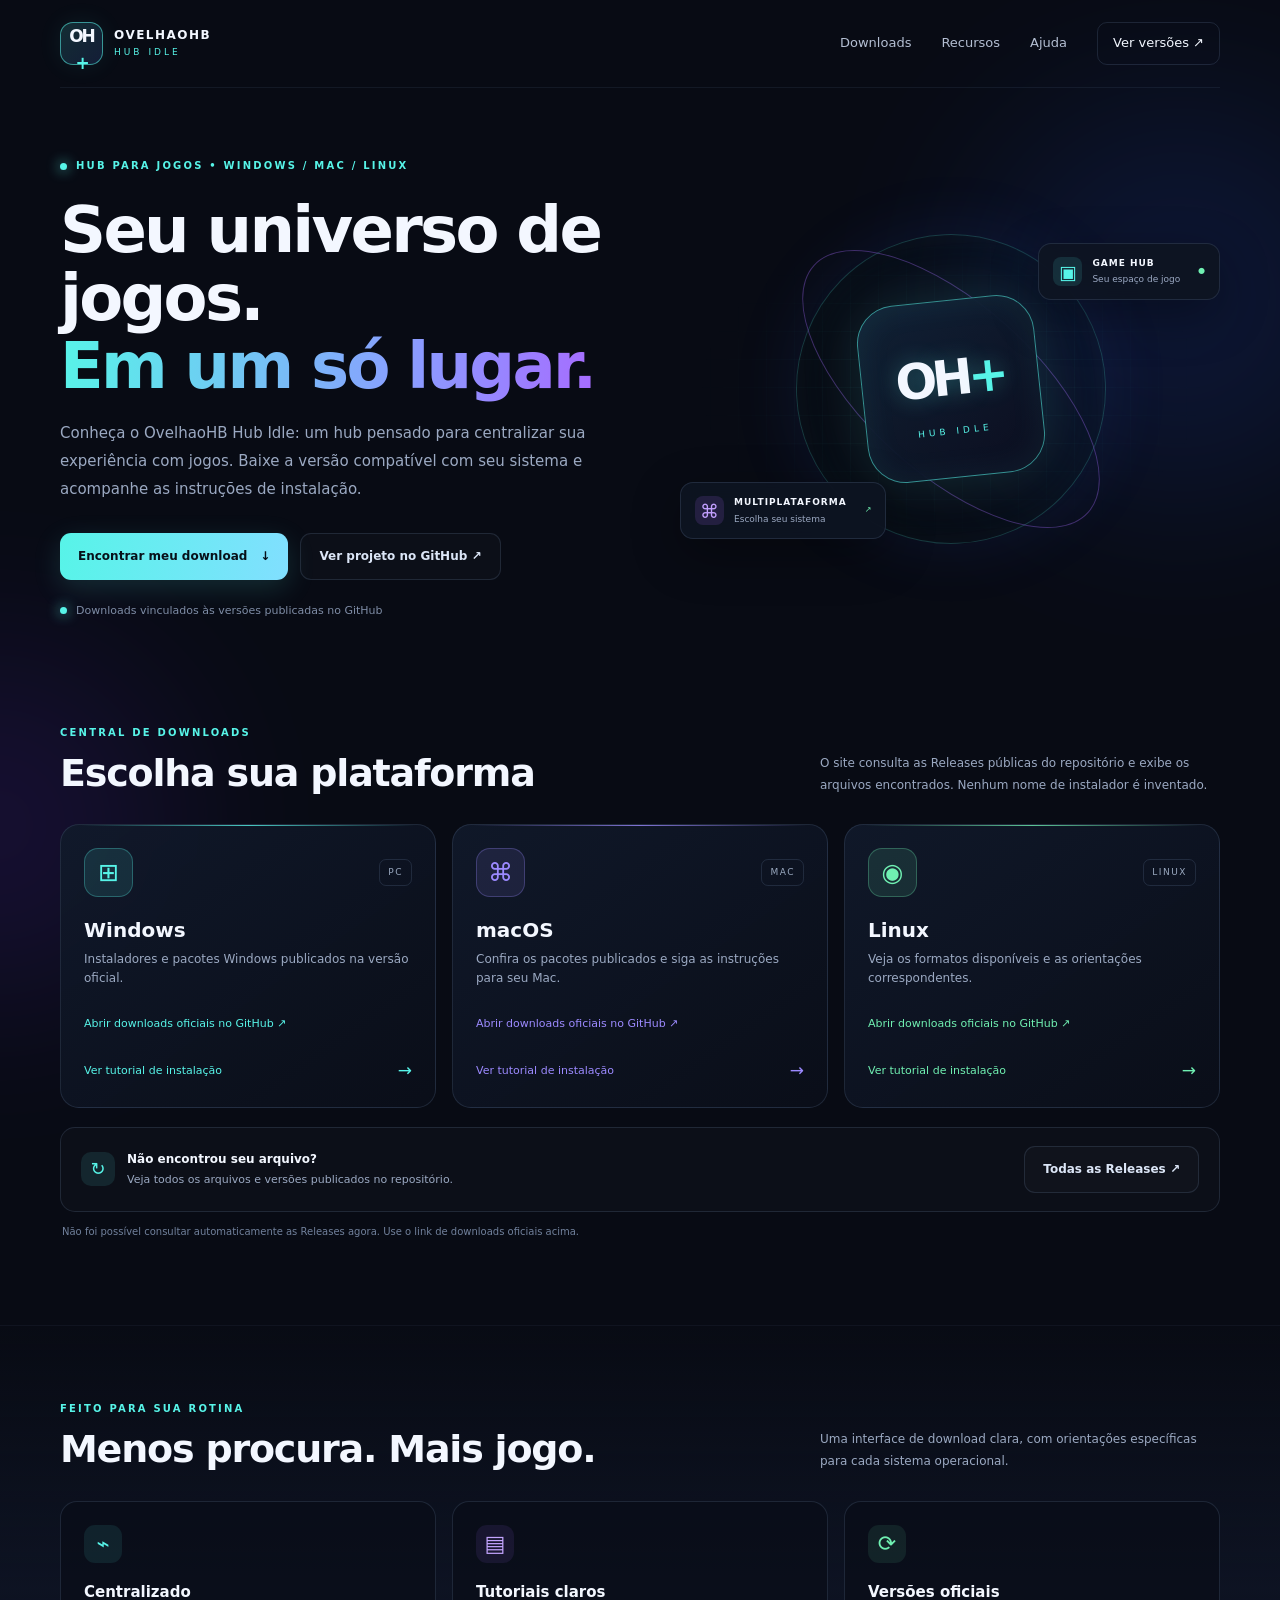
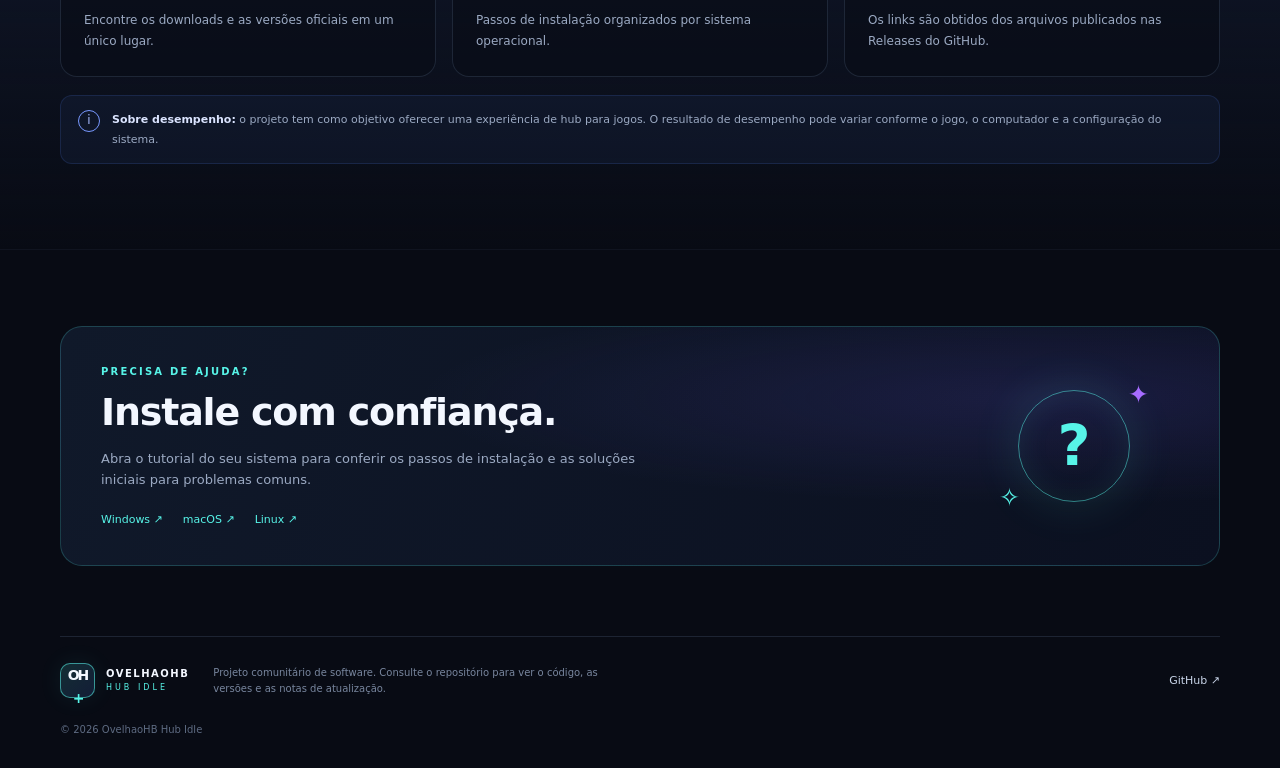
==== index.html @ f55e3d2f "Add files via upload" ====
<!doctype html>
<html lang="pt-BR">
<head>
  <meta charset="utf-8">
  <meta name="viewport" content="width=device-width, initial-scale=1">
  <meta name="theme-color" content="#080b14">
  <meta name="description" content="Baixe o OvelhaoHB Hub Idle para Windows, macOS e Linux. Consulte os tutoriais oficiais de instalação.">
  <title>OvelhaoHB Hub Idle — Downloads oficiais</title>
  <link rel="icon" href="assets/favicon.svg" type="image/svg+xml">
  <link rel="stylesheet" href="assets/style.css">
</head>
<body>
  <div class="ambient ambient-one"></div><div class="ambient ambient-two"></div>
  <header class="site-header wrap">
    <a class="brand" href="./" aria-label="OvelhaoHB Hub Idle - início">
      <span class="brand-mark">OH<span>+</span></span>
      <span class="brand-copy"><strong>OVELHAOHB</strong><small>HUB IDLE</small></span>
    </a>
    <nav class="nav">
      <a href="#downloads">Downloads</a><a href="#recursos">Recursos</a><a href="#ajuda">Ajuda</a>
      <a class="nav-cta" href="https://github.com/ovelhaohb/ovelhaohb-hub-idle/releases" target="_blank" rel="noreferrer">Ver versões ↗</a>
    </nav>
    <button class="menu-toggle" aria-label="Abrir menu" aria-expanded="false">☰</button>
  </header>

  <main>
    <section class="hero wrap">
      <div class="hero-copy">
        <div class="eyebrow"><span class="pulse"></span> HUB PARA JOGOS • WINDOWS / MAC / LINUX</div>
        <h1>Seu universo de jogos.<br><span>Em um só lugar.</span></h1>
        <p class="hero-text">Conheça o OvelhaoHB Hub Idle: um hub pensado para centralizar sua experiência com jogos. Baixe a versão compatível com seu sistema e acompanhe as instruções de instalação.</p>
        <div class="hero-actions">
          <a class="button button-primary" href="#downloads">Encontrar meu download <span>↓</span></a>
          <a class="button button-ghost" href="https://github.com/ovelhaohb/ovelhaohb-hub-idle" target="_blank" rel="noreferrer">Ver projeto no GitHub ↗</a>
        </div>
        <div class="hero-meta"><span class="status-dot"></span> Downloads vinculados às versões publicadas no GitHub</div>
      </div>
      <div class="hero-art" aria-label="Ilustração abstrata neon do Hub">
        <div class="orbit orbit-a"></div><div class="orbit orbit-b"></div>
        <div class="core"><div class="core-symbol">OH<span>+</span></div><div class="core-label">HUB IDLE</div></div>
        <div class="float-card float-top"><span class="mini-icon">▣</span><span><b>GAME HUB</b><small>Seu espaço de jogo</small></span><i>●</i></div>
        <div class="float-card float-bottom"><span class="mini-icon purple">⌘</span><span><b>MULTIPLATAFORMA</b><small>Escolha seu sistema</small></span><i>↗</i></div>
        <div class="grid-glow"></div>
      </div>
    </section>

    <section class="download-section wrap" id="downloads">
      <div class="section-heading">
        <div><div class="eyebrow">CENTRAL DE DOWNLOADS</div><h2>Escolha sua plataforma</h2></div>
        <p>O site consulta as Releases públicas do repositório e exibe os arquivos encontrados. Nenhum nome de instalador é inventado.</p>
      </div>
      <div class="platform-grid">
        <article class="platform-card windows">
          <div class="platform-top"><div class="os-icon">⊞</div><span class="platform-tag">PC</span></div>
          <h3>Windows</h3><p>Instaladores e pacotes Windows publicados na versão oficial.</p>
          <div class="asset-result" id="windows-assets"><span class="loading-dot"></span> Verificando arquivos…</div>
          <a class="text-link" href="tutoriais/windows.html">Ver tutorial de instalação <span>→</span></a>
        </article>
        <article class="platform-card mac">
          <div class="platform-top"><div class="os-icon">⌘</div><span class="platform-tag">MAC</span></div>
          <h3>macOS</h3><p>Confira os pacotes publicados e siga as instruções para seu Mac.</p>
          <div class="asset-result" id="macos-assets"><span class="loading-dot"></span> Verificando arquivos…</div>
          <a class="text-link" href="tutoriais/macos.html">Ver tutorial de instalação <span>→</span></a>
        </article>
        <article class="platform-card linux">
          <div class="platform-top"><div class="os-icon">◉</div><span class="platform-tag">LINUX</span></div>
          <h3>Linux</h3><p>Veja os formatos disponíveis e as orientações correspondentes.</p>
          <div class="asset-result" id="linux-assets"><span class="loading-dot"></span> Verificando arquivos…</div>
          <a class="text-link" href="tutoriais/linux.html">Ver tutorial de instalação <span>→</span></a>
        </article>
      </div>
      <div class="release-bar"><div><span class="release-icon">↻</span><span><strong>Não encontrou seu arquivo?</strong><small>Veja todos os arquivos e versões publicados no repositório.</small></span></div><a href="https://github.com/ovelhaohb/ovelhaohb-hub-idle/releases" target="_blank" rel="noreferrer" class="button button-outline">Todas as Releases ↗</a></div>
      <p class="api-note" id="release-status" role="status">Conectando às versões públicas do GitHub…</p>
    </section>

    <section class="features-section" id="recursos">
      <div class="wrap">
        <div class="section-heading"><div><div class="eyebrow">FEITO PARA SUA ROTINA</div><h2>Menos procura. Mais jogo.</h2></div><p>Uma interface de download clara, com orientações específicas para cada sistema operacional.</p></div>
        <div class="feature-grid">
          <article class="feature"><div class="feature-icon cyan">⌁</div><h3>Centralizado</h3><p>Encontre os downloads e as versões oficiais em um único lugar.</p></article>
          <article class="feature"><div class="feature-icon violet">▤</div><h3>Tutoriais claros</h3><p>Passos de instalação organizados por sistema operacional.</p></article>
          <article class="feature"><div class="feature-icon green">⟳</div><h3>Versões oficiais</h3><p>Os links são obtidos dos arquivos publicados nas Releases do GitHub.</p></article>
        </div>
        <div class="notice"><span class="notice-symbol">i</span><p><strong>Sobre desempenho:</strong> o projeto tem como objetivo oferecer uma experiência de hub para jogos. O resultado de desempenho pode variar conforme o jogo, o computador e a configuração do sistema.</p></div>
      </div>
    </section>

    <section class="help-section wrap" id="ajuda">
      <div class="help-panel"><div class="help-copy"><div class="eyebrow">PRECISA DE AJUDA?</div><h2>Instale com confiança.</h2><p>Abra o tutorial do seu sistema para conferir os passos de instalação e as soluções iniciais para problemas comuns.</p><div class="help-links"><a href="tutoriais/windows.html">Windows ↗</a><a href="tutoriais/macos.html">macOS ↗</a><a href="tutoriais/linux.html">Linux ↗</a></div></div><div class="help-graphic"><div class="help-ring">?</div><span class="spark spark-one">✦</span><span class="spark spark-two">✧</span></div></div>
    </section>
  </main>

  <footer class="site-footer wrap"><a class="brand brand-small" href="./"><span class="brand-mark">OH<span>+</span></span><span class="brand-copy"><strong>OVELHAOHB</strong><small>HUB IDLE</small></span></a><p>Projeto comunitário de software. Consulte o repositório para ver o código, as versões e as notas de atualização.</p><a href="https://github.com/ovelhaohb/ovelhaohb-hub-idle" target="_blank" rel="noreferrer">GitHub ↗</a><small class="copyright">© <span id="year"></span> OvelhaoHB Hub Idle</small></footer>
  <script src="assets/site.js"></script>
</body>
</html>
---- assets/style.css ----
:root{--bg:#080b14;--panel:#0e1422;--panel2:#111a2b;--line:rgba(137,165,211,.16);--text:#f3f7ff;--muted:#9ba9c2;--cyan:#57f4e8;--blue:#5a86ff;--purple:#a66cff;--green:#70f0b2;--radius:22px}*{box-sizing:border-box}html{scroll-behavior:smooth;scroll-padding-top:90px}body{margin:0;background:var(--bg);color:var(--text);font-family:Inter,ui-sans-serif,system-ui,-apple-system,BlinkMacSystemFont,"Segoe UI",sans-serif;line-height:1.6;overflow-x:hidden}a{color:inherit;text-decoration:none}.wrap{width:min(1160px,calc(100% - 48px));margin-inline:auto}.ambient{position:absolute;pointer-events:none;filter:blur(90px);opacity:.13;border-radius:50%;z-index:-1}.ambient-one{width:400px;height:400px;background:#2e5eff;top:100px;right:-100px}.ambient-two{width:350px;height:350px;background:#7a2eff;top:650px;left:-180px}.site-header{height:88px;display:flex;align-items:center;justify-content:space-between;border-bottom:1px solid rgba(137,165,211,.09)}.brand{display:flex;align-items:center;gap:11px}.brand-mark{width:43px;height:43px;border:1px solid rgba(87,244,232,.55);background:linear-gradient(135deg,rgba(87,244,232,.15),rgba(90,134,255,.15));display:grid;place-items:center;border-radius:13px;font-weight:900;letter-spacing:-2px;font-size:17px;box-shadow:0 0 25px rgba(87,244,232,.08)}.brand-mark span{color:var(--cyan)}.brand-copy{display:grid;line-height:1.1;gap:5px;letter-spacing:1.5px}.brand-copy strong{font-size:12px}.brand-copy small{font-size:9px;color:var(--cyan);letter-spacing:3px}.nav{display:flex;align-items:center;gap:30px;color:#b4bfd3;font-size:13px}.nav a:hover,.site-footer>a:hover{color:var(--cyan)}.nav-cta{border:1px solid var(--line);padding:10px 15px;border-radius:10px;color:var(--text)!important}.menu-toggle{display:none;background:none;border:0;color:white;font-size:24px}.hero{display:grid;grid-template-columns:1.04fr .96fr;align-items:center;gap:40px;padding-top:70px;padding-bottom:85px;min-height:550px}.eyebrow{font-size:10px;letter-spacing:2.2px;font-weight:800;color:var(--cyan);display:flex;align-items:center;gap:9px}.pulse,.status-dot{width:7px;height:7px;border-radius:50%;background:var(--cyan);box-shadow:0 0 13px var(--cyan);display:inline-block}.hero h1{font-size:clamp(40px,5vw,65px);line-height:1.06;letter-spacing:-2.7px;margin:23px 0 20px;font-weight:850}.hero h1 span{background:linear-gradient(95deg,var(--cyan),#8a9dff 65%,var(--purple));color:transparent;background-clip:text}.hero-text{max-width:560px;color:var(--muted);font-size:15px;line-height:1.85}.hero-actions{display:flex;flex-wrap:wrap;gap:12px;margin-top:29px}.button{display:inline-flex;align-items:center;justify-content:center;gap:13px;border-radius:11px;padding:13px 18px;font-weight:750;font-size:12px;transition:transform .2s,border-color .2s;cursor:pointer}.button:hover{transform:translateY(-2px)}.button-primary{background:linear-gradient(100deg,var(--cyan),#81dfff);color:#071019;box-shadow:0 8px 28px rgba(87,244,232,.15)}.button-ghost,.button-outline{border:1px solid var(--line);color:#dce6f7;background:rgba(255,255,255,.02)}.button-ghost:hover,.button-outline:hover{border-color:rgba(87,244,232,.5)}.hero-meta{display:flex;align-items:center;gap:9px;color:#7f8da6;font-size:11px;margin-top:22px}.hero-art{height:390px;position:relative;display:grid;place-items:center;isolation:isolate}.grid-glow{position:absolute;inset:25px 0;background-image:linear-gradient(rgba(87,244,232,.05) 1px,transparent 1px),linear-gradient(90deg,rgba(87,244,232,.05) 1px,transparent 1px);background-size:28px 28px;mask-image:radial-gradient(ellipse,black,transparent 68%);z-index:-2}.orbit{position:absolute;border:1px solid rgba(87,244,232,.2);border-radius:50%;transform:rotate(-24deg)}.orbit-a{width:310px;height:310px;box-shadow:0 0 70px rgba(70,105,255,.1),inset 0 0 45px rgba(87,244,232,.04)}.orbit-b{width:370px;height:170px;border-color:rgba(166,108,255,.35);transform:rotate(42deg)}.core{width:178px;height:178px;border-radius:38px;border:1px solid rgba(87,244,232,.55);background:linear-gradient(145deg,rgba(17,34,54,.96),rgba(12,14,31,.96));display:flex;flex-direction:column;align-items:center;justify-content:center;box-shadow:0 0 60px rgba(87,244,232,.15),inset 0 0 35px rgba(87,244,232,.07);transform:rotate(-6deg);z-index:2}.core-symbol{font-size:49px;font-weight:900;letter-spacing:-5px;text-shadow:0 0 22px rgba(87,244,232,.3)}.core-symbol span{color:var(--cyan)}.core-label{font-size:9px;letter-spacing:4px;color:var(--cyan);margin-top:5px}.float-card{position:absolute;display:flex;align-items:center;gap:10px;padding:12px 14px;background:rgba(14,20,34,.9);border:1px solid var(--line);border-radius:13px;box-shadow:0 15px 50px #0005;backdrop-filter:blur(12px);z-index:3}.float-card span:nth-child(2){display:grid;gap:2px}.float-card b{font-size:9px;letter-spacing:1px}.float-card small{font-size:9px;color:var(--muted)}.float-card i{font-size:8px;color:var(--green);font-style:normal;margin-left:8px}.float-top{top:49px;right:0}.float-bottom{bottom:45px;left:-2px}.mini-icon{display:grid;place-items:center;width:29px;height:29px;border-radius:8px;background:rgba(87,244,232,.12);color:var(--cyan);font-size:19px}.mini-icon.purple{background:rgba(166,108,255,.15);color:#c3a0ff}.section-heading{display:flex;justify-content:space-between;align-items:end;gap:30px;margin-bottom:28px}.section-heading h2,.help-panel h2{font-size:clamp(27px,3vw,38px);line-height:1.2;letter-spacing:-1.2px;margin:10px 0 0}.section-heading>p{max-width:400px;color:var(--muted);font-size:12px;margin:0;line-height:1.8}.download-section{padding:20px 0 85px}.platform-grid{display:grid;grid-template-columns:repeat(3,1fr);gap:16px}.platform-card{background:linear-gradient(145deg,rgba(17,26,43,.92),rgba(10,14,25,.98));border:1px solid var(--line);border-radius:19px;padding:23px;position:relative;overflow:hidden;min-height:265px;display:flex;flex-direction:column}.platform-card:before{content:"";position:absolute;top:0;left:20px;right:20px;height:1px;background:linear-gradient(90deg,transparent,var(--accent),transparent);opacity:.8}.windows{--accent:var(--cyan)}.mac{--accent:#9c8aff}.linux{--accent:var(--green)}.platform-top{display:flex;align-items:center;justify-content:space-between}.os-icon{font-size:25px;width:49px;height:49px;display:grid;place-items:center;border-radius:14px;background:color-mix(in srgb,var(--accent) 11%,transparent);border:1px solid color-mix(in srgb,var(--accent) 28%,transparent);color:var(--accent)}.platform-tag{font-size:9px;letter-spacing:1.5px;color:#9aa9c0;border:1px solid var(--line);padding:5px 8px;border-radius:7px}.platform-card h3{font-size:20px;margin:17px 0 4px}.platform-card>p{font-size:12px;color:var(--muted);margin:0 0 17px;min-height:40px}.asset-result{font-size:11px;color:#c5d0e4;margin:0 0 16px;min-height:24px}.asset-result .loading-dot{display:inline-block;width:6px;height:6px;background:var(--accent);border-radius:50%;margin-right:7px;animation:pulse 1.1s infinite}.asset-link{display:flex;align-items:center;justify-content:space-between;gap:8px;padding:9px 10px;border-radius:9px;background:rgba(87,244,232,.07);border:1px solid rgba(87,244,232,.16);font-size:10px;color:#e7ffff;margin-bottom:6px;overflow-wrap:anywhere}.asset-link:hover{border-color:var(--accent)}.asset-link span{color:var(--accent);white-space:nowrap}.text-link{display:flex;justify-content:space-between;align-items:center;font-size:11px;color:var(--accent);margin-top:auto;padding-top:8px}.text-link span{font-size:17px}.release-bar{margin-top:19px;padding:18px 20px;border:1px solid var(--line);border-radius:15px;display:flex;justify-content:space-between;align-items:center;gap:20px;background:rgba(255,255,255,.018)}.release-bar>div{display:flex;align-items:center;gap:12px}.release-bar>div>span:nth-child(2){display:grid;gap:2px}.release-bar strong{font-size:12px}.release-bar small{font-size:11px;color:var(--muted)}.release-icon{width:34px;height:34px;border-radius:10px;display:grid;place-items:center;color:var(--cyan);background:rgba(87,244,232,.1);font-size:18px}.api-note{color:#71819c;font-size:10px;margin:12px 2px 0}.features-section{padding:75px 0 85px;background:linear-gradient(180deg,transparent,rgba(16,23,42,.65),transparent);border-top:1px solid rgba(137,165,211,.06);border-bottom:1px solid rgba(137,165,211,.06)}.feature-grid{display:grid;grid-template-columns:repeat(3,1fr);gap:16px}.feature{padding:23px;border:1px solid var(--line);border-radius:17px;background:rgba(9,13,23,.6)}.feature-icon{width:38px;height:38px;border-radius:11px;display:grid;place-items:center;font-size:22px;margin-bottom:17px}.feature-icon.cyan{color:var(--cyan);background:#57f4e817}.feature-icon.violet{color:#c4a5ff;background:#a66cff19}.feature-icon.green{color:var(--green);background:#70f0b217}.feature h3{font-size:15px;margin:0 0 6px}.feature p{font-size:12px;color:var(--muted);margin:0;line-height:1.8}.notice{display:flex;align-items:flex-start;gap:12px;margin-top:18px;padding:14px 17px;border-radius:12px;background:rgba(90,134,255,.06);border:1px solid rgba(90,134,255,.15)}.notice-symbol{width:22px;height:22px;display:grid;place-items:center;border:1px solid #7898ff;border-radius:50%;font-size:12px;color:#a8bbff;flex-shrink:0}.notice p{margin:0;color:var(--muted);font-size:11px;line-height:1.8}.notice strong{color:#dbe4ff}.help-section{padding-top:76px;padding-bottom:70px}.help-panel{border:1px solid rgba(87,244,232,.2);border-radius:22px;background:radial-gradient(ellipse at 85% 30%,rgba(86,74,190,.2),transparent 45%),linear-gradient(110deg,#10192a,#0b1020);padding:37px 40px;display:flex;justify-content:space-between;align-items:center;overflow:hidden;min-height:230px}.help-copy{max-width:610px}.help-panel h2{margin:10px 0}.help-panel p{font-size:13px;color:var(--muted);max-width:540px}.help-links{display:flex;gap:20px;margin-top:20px;flex-wrap:wrap}.help-links a{font-size:11px;color:var(--cyan)}.help-graphic{width:150px;height:150px;position:relative;display:grid;place-items:center;flex-shrink:0;margin:0 30px}.help-ring{width:112px;height:112px;border-radius:50%;border:1px solid rgba(87,244,232,.5);display:grid;place-items:center;font-size:57px;font-weight:800;color:var(--cyan);box-shadow:0 0 50px rgba(87,244,232,.12),inset 0 0 30px rgba(87,244,232,.08)}.spark{position:absolute;color:var(--purple);font-size:25px}.spark-one{top:4px;right:0}.spark-two{bottom:3px;left:0;color:var(--cyan)}.site-footer{border-top:1px solid var(--line);padding:26px 0 30px;display:flex;align-items:center;gap:24px;flex-wrap:wrap}.brand-small .brand-mark{width:35px;height:35px;border-radius:10px;font-size:14px}.brand-small .brand-copy strong{font-size:10px}.brand-small .brand-copy small{font-size:8px}.site-footer p{font-size:10px;color:#78869e;max-width:390px;margin:0 auto 0 0}.site-footer>a:not(.brand){font-size:11px;color:#c8d4e8}.copyright{width:100%;font-size:10px;color:#5e6b82}.tutorial-main{padding:65px 0 90px;max-width:850px}.breadcrumbs{font-size:11px;color:#8d9bb3;margin-bottom:25px}.breadcrumbs a{color:var(--cyan)}.tutorial-main h1{font-size:clamp(35px,5vw,52px);line-height:1.1;letter-spacing:-1.8px;margin:15px 0}.tutorial-intro{color:var(--muted);font-size:15px;max-width:700px;line-height:1.9}.tutorial-card{border:1px solid var(--line);background:var(--panel);padding:24px;border-radius:16px;margin-top:24px}.tutorial-card h2{font-size:20px;margin:0 0 12px}.tutorial-card p,.tutorial-card li{color:#b0bdd1;font-size:13px;line-height:1.9}.tutorial-card li{padding-left:4px;margin:6px 0}.tutorial-card code{color:var(--cyan);background:#57f4e812;padding:3px 6px;border-radius:5px}.warning{border-color:#8c6c2b;background:#221b10}.warning h2{color:#ffd68a}.back-link{display:inline-flex;margin-top:28px;color:var(--cyan);font-size:12px}.tutorial-footer{margin-top:40px;color:#72809a;font-size:11px}@keyframes pulse{50%{opacity:.35}}@media(max-width:800px){.nav{gap:15px}.hero{grid-template-columns:1fr;padding-top:55px;gap:10px}.hero-copy{max-width:650px}.hero-art{height:330px}.platform-grid,.feature-grid{grid-template-columns:1fr}.platform-card{min-height:235px}.section-heading{align-items:flex-start;flex-direction:column;gap:12px}.section-heading>p{max-width:600px}.help-graphic{margin-right:0}.site-footer p{max-width:100%;width:100%;order:3}.copyright{order:4}}@media(max-width:600px){.wrap{width:calc(100% - 32px)}.site-header{height:72px}.menu-toggle{display:block}.nav{display:none;position:absolute;top:70px;left:16px;right:16px;z-index:20;padding:16px;border:1px solid var(--line);border-radius:13px;background:#0c1220;flex-direction:column;align-items:stretch}.nav.open{display:flex}.nav-cta{text-align:center}.hero{padding-top:42px;padding-bottom:50px}.hero h1{font-size:43px;letter-spacing:-1.9px}.hero-text{font-size:13px}.hero-actions{flex-direction:column;align-items:stretch}.button{min-height:45px}.hero-art{height:280px;transform:scale(.92);margin-inline:-15px}.orbit-a{width:260px;height:260px}.orbit-b{width:300px;height:140px}.core{width:145px;height:145px;border-radius:31px}.core-symbol{font-size:40px}.float-top{right:0;top:25px}.float-bottom{left:0;bottom:22px}.download-section{padding-bottom:60px}.release-bar{align-items:flex-start;flex-direction:column}.release-bar .button{width:100%}.features-section{padding:55px 0}.help-panel{padding:27px 23px}.help-graphic{display:none}.help-panel p{font-size:12px}.site-footer{gap:15px}.tutorial-main{padding-top:40px}.tutorial-card{padding:19px}}
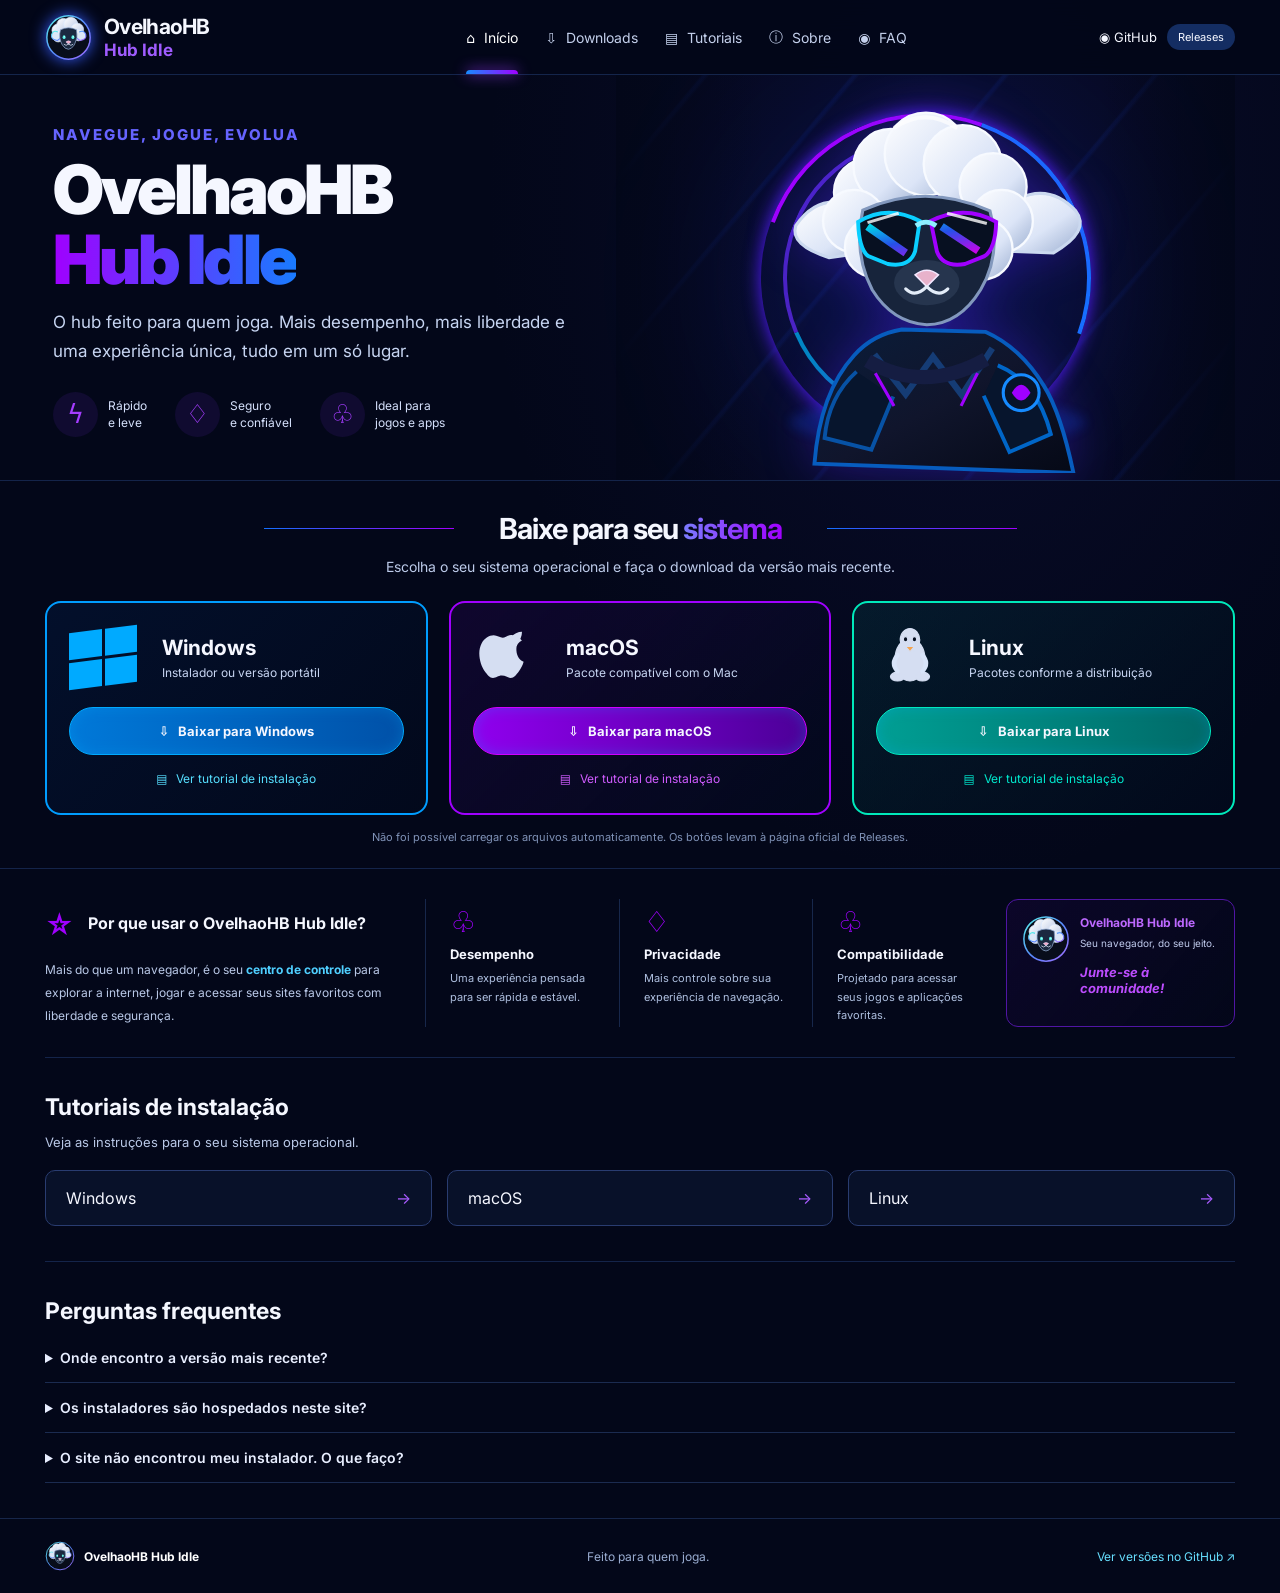
==== commit 24789e98: "Add files via upload" ====
--- a/index.html
+++ b/index.html
@@ -1,96 +1,7 @@
 <!doctype html>
-<html lang="pt-BR">
-<head>
-  <meta charset="utf-8">
-  <meta name="viewport" content="width=device-width, initial-scale=1">
-  <meta name="theme-color" content="#080b14">
-  <meta name="description" content="Baixe o OvelhaoHB Hub Idle para Windows, macOS e Linux. Consulte os tutoriais oficiais de instalação.">
-  <title>OvelhaoHB Hub Idle — Downloads oficiais</title>
-  <link rel="icon" href="assets/favicon.svg" type="image/svg+xml">
-  <link rel="stylesheet" href="assets/style.css">
-</head>
-<body>
-  <div class="ambient ambient-one"></div><div class="ambient ambient-two"></div>
-  <header class="site-header wrap">
-    <a class="brand" href="./" aria-label="OvelhaoHB Hub Idle - início">
-      <span class="brand-mark">OH<span>+</span></span>
-      <span class="brand-copy"><strong>OVELHAOHB</strong><small>HUB IDLE</small></span>
-    </a>
-    <nav class="nav">
-      <a href="#downloads">Downloads</a><a href="#recursos">Recursos</a><a href="#ajuda">Ajuda</a>
-      <a class="nav-cta" href="https://github.com/ovelhaohb/ovelhaohb-hub-idle/releases" target="_blank" rel="noreferrer">Ver versões ↗</a>
-    </nav>
-    <button class="menu-toggle" aria-label="Abrir menu" aria-expanded="false">☰</button>
-  </header>
-
-  <main>
-    <section class="hero wrap">
-      <div class="hero-copy">
-        <div class="eyebrow"><span class="pulse"></span> HUB PARA JOGOS • WINDOWS / MAC / LINUX</div>
-        <h1>Seu universo de jogos.<br><span>Em um só lugar.</span></h1>
-        <p class="hero-text">Conheça o OvelhaoHB Hub Idle: um hub pensado para centralizar sua experiência com jogos. Baixe a versão compatível com seu sistema e acompanhe as instruções de instalação.</p>
-        <div class="hero-actions">
-          <a class="button button-primary" href="#downloads">Encontrar meu download <span>↓</span></a>
-          <a class="button button-ghost" href="https://github.com/ovelhaohb/ovelhaohb-hub-idle" target="_blank" rel="noreferrer">Ver projeto no GitHub ↗</a>
-        </div>
-        <div class="hero-meta"><span class="status-dot"></span> Downloads vinculados às versões publicadas no GitHub</div>
-      </div>
-      <div class="hero-art" aria-label="Ilustração abstrata neon do Hub">
-        <div class="orbit orbit-a"></div><div class="orbit orbit-b"></div>
-        <div class="core"><div class="core-symbol">OH<span>+</span></div><div class="core-label">HUB IDLE</div></div>
-        <div class="float-card float-top"><span class="mini-icon">▣</span><span><b>GAME HUB</b><small>Seu espaço de jogo</small></span><i>●</i></div>
-        <div class="float-card float-bottom"><span class="mini-icon purple">⌘</span><span><b>MULTIPLATAFORMA</b><small>Escolha seu sistema</small></span><i>↗</i></div>
-        <div class="grid-glow"></div>
-      </div>
-    </section>
-
-    <section class="download-section wrap" id="downloads">
-      <div class="section-heading">
-        <div><div class="eyebrow">CENTRAL DE DOWNLOADS</div><h2>Escolha sua plataforma</h2></div>
-        <p>O site consulta as Releases públicas do repositório e exibe os arquivos encontrados. Nenhum nome de instalador é inventado.</p>
-      </div>
-      <div class="platform-grid">
-        <article class="platform-card windows">
-          <div class="platform-top"><div class="os-icon">⊞</div><span class="platform-tag">PC</span></div>
-          <h3>Windows</h3><p>Instaladores e pacotes Windows publicados na versão oficial.</p>
-          <div class="asset-result" id="windows-assets"><span class="loading-dot"></span> Verificando arquivos…</div>
-          <a class="text-link" href="tutoriais/windows.html">Ver tutorial de instalação <span>→</span></a>
-        </article>
-        <article class="platform-card mac">
-          <div class="platform-top"><div class="os-icon">⌘</div><span class="platform-tag">MAC</span></div>
-          <h3>macOS</h3><p>Confira os pacotes publicados e siga as instruções para seu Mac.</p>
-          <div class="asset-result" id="macos-assets"><span class="loading-dot"></span> Verificando arquivos…</div>
-          <a class="text-link" href="tutoriais/macos.html">Ver tutorial de instalação <span>→</span></a>
-        </article>
-        <article class="platform-card linux">
-          <div class="platform-top"><div class="os-icon">◉</div><span class="platform-tag">LINUX</span></div>
-          <h3>Linux</h3><p>Veja os formatos disponíveis e as orientações correspondentes.</p>
-          <div class="asset-result" id="linux-assets"><span class="loading-dot"></span> Verificando arquivos…</div>
-          <a class="text-link" href="tutoriais/linux.html">Ver tutorial de instalação <span>→</span></a>
-        </article>
-      </div>
-      <div class="release-bar"><div><span class="release-icon">↻</span><span><strong>Não encontrou seu arquivo?</strong><small>Veja todos os arquivos e versões publicados no repositório.</small></span></div><a href="https://github.com/ovelhaohb/ovelhaohb-hub-idle/releases" target="_blank" rel="noreferrer" class="button button-outline">Todas as Releases ↗</a></div>
-      <p class="api-note" id="release-status" role="status">Conectando às versões públicas do GitHub…</p>
-    </section>
-
-    <section class="features-section" id="recursos">
-      <div class="wrap">
-        <div class="section-heading"><div><div class="eyebrow">FEITO PARA SUA ROTINA</div><h2>Menos procura. Mais jogo.</h2></div><p>Uma interface de download clara, com orientações específicas para cada sistema operacional.</p></div>
-        <div class="feature-grid">
-          <article class="feature"><div class="feature-icon cyan">⌁</div><h3>Centralizado</h3><p>Encontre os downloads e as versões oficiais em um único lugar.</p></article>
-          <article class="feature"><div class="feature-icon violet">▤</div><h3>Tutoriais claros</h3><p>Passos de instalação organizados por sistema operacional.</p></article>
-          <article class="feature"><div class="feature-icon green">⟳</div><h3>Versões oficiais</h3><p>Os links são obtidos dos arquivos publicados nas Releases do GitHub.</p></article>
-        </div>
-        <div class="notice"><span class="notice-symbol">i</span><p><strong>Sobre desempenho:</strong> o projeto tem como objetivo oferecer uma experiência de hub para jogos. O resultado de desempenho pode variar conforme o jogo, o computador e a configuração do sistema.</p></div>
-      </div>
-    </section>
-
-    <section class="help-section wrap" id="ajuda">
-      <div class="help-panel"><div class="help-copy"><div class="eyebrow">PRECISA DE AJUDA?</div><h2>Instale com confiança.</h2><p>Abra o tutorial do seu sistema para conferir os passos de instalação e as soluções iniciais para problemas comuns.</p><div class="help-links"><a href="tutoriais/windows.html">Windows ↗</a><a href="tutoriais/macos.html">macOS ↗</a><a href="tutoriais/linux.html">Linux ↗</a></div></div><div class="help-graphic"><div class="help-ring">?</div><span class="spark spark-one">✦</span><span class="spark spark-two">✧</span></div></div>
-    </section>
-  </main>
-
-  <footer class="site-footer wrap"><a class="brand brand-small" href="./"><span class="brand-mark">OH<span>+</span></span><span class="brand-copy"><strong>OVELHAOHB</strong><small>HUB IDLE</small></span></a><p>Projeto comunitário de software. Consulte o repositório para ver o código, as versões e as notas de atualização.</p><a href="https://github.com/ovelhaohb/ovelhaohb-hub-idle" target="_blank" rel="noreferrer">GitHub ↗</a><small class="copyright">© <span id="year"></span> OvelhaoHB Hub Idle</small></footer>
-  <script src="assets/site.js"></script>
-</body>
-</html>
+<html lang="pt-BR"><head><meta charset="utf-8"><meta name="viewport" content="width=device-width,initial-scale=1"><meta name="theme-color" content="#05091a"><meta name="description" content="OvelhaoHB Hub Idle — um hub feito para quem joga."><title>OvelhaoHB Hub Idle</title><link rel="icon" href="assets/ovelha-logo.svg" type="image/svg+xml"><link rel="stylesheet" href="assets/style.css"></head>
+<body><header class="topbar"><a class="brand" href="#inicio" aria-label="OvelhaoHB Hub Idle - início"><img src="assets/ovelha-logo.svg" alt="Logo de uma ovelha"><span><b>OvelhaoHB</b><strong>Hub Idle</strong></span></a><nav class="nav"><a class="active" href="#inicio">⌂ <span>Início</span></a><a href="#downloads">⇩ <span>Downloads</span></a><a href="#tutoriais">▤ <span>Tutoriais</span></a><a href="#sobre">ⓘ <span>Sobre</span></a><a href="#faq">◉ <span>FAQ</span></a></nav><div class="top-actions"><a href="https://github.com/ovelhaohb/ovelhaohb-hub-idle" target="_blank" rel="noopener">◉ GitHub</a><a class="release-pill" href="https://github.com/ovelhaohb/ovelhaohb-hub-idle/releases" target="_blank" rel="noopener">Releases</a></div><button class="menu-toggle" aria-label="Abrir menu" aria-expanded="false">☰</button></header>
+<main><section class="hero" id="inicio"><div class="hero-copy"><p class="eyebrow">NAVEGUE, JOGUE, EVOLUA</p><h1>OvelhaoHB<br><span>Hub Idle</span></h1><p class="hero-description">O hub feito para quem joga. Mais desempenho, mais liberdade e uma experiência única, tudo em um só lugar.</p><div class="benefits"><div><i>ϟ</i><span>Rápido<br>e leve</span></div><div><i>♢</i><span>Seguro<br>e confiável</span></div><div><i>♧</i><span>Ideal para<br>jogos e apps</span></div></div></div><div class="hero-art" aria-label="Mascote ovelha gamer"><div class="orbit orbit-one"></div><div class="orbit orbit-two"></div><div class="hero-glow"></div><img src="assets/ovelha-gamer.svg" alt="Ovelha gamer com óculos neon"></div></section>
+<section class="downloads section" id="downloads"><div class="section-heading"><span></span><h2>Baixe para seu <em>sistema</em></h2><span></span></div><p class="section-subtitle">Escolha o seu sistema operacional e faça o download da versão mais recente.</p><div class="os-grid"><article class="os-card windows"><div class="os-top"><div class="os-icon windows-icon"><i></i><i></i><i></i><i></i></div><div><h3>Windows</h3><p>Instalador ou versão portátil</p></div></div><a class="download-button" id="windows-download" href="https://github.com/ovelhaohb/ovelhaohb-hub-idle/releases" target="_blank" rel="noopener">⇩ &nbsp; Baixar para Windows</a><a class="tutorial-link" href="tutoriais/windows.html">▤ &nbsp; Ver tutorial de instalação</a><p class="asset-note" id="windows-note"></p></article><article class="os-card macos"><div class="os-top"><div class="apple-icon" aria-label="Apple"><svg viewBox="0 0 64 64" role="img" aria-hidden="true"><path d="M43 33c0-7 6-10 7-10-4-6-10-7-12-7-5-1-9 3-12 3-3 0-7-3-11-3-6 0-12 4-15 10-6 11-2 27 4 35 3 4 6 8 10 8 4 0 6-3 11-3s7 3 11 3 7-4 10-8c3-4 5-8 6-12-7-3-9-10-9-16z" transform="translate(5 -5) scale(.86)"/><path d="M36 8c3-4 8-6 12-6 0 5-2 9-5 12-3 3-7 5-11 4 0-4 1-7 4-10z" transform="translate(0 3)"/></svg></div><div><h3>macOS</h3><p>Pacote compatível com o Mac</p></div></div><a class="download-button" id="macos-download" href="https://github.com/ovelhaohb/ovelhaohb-hub-idle/releases" target="_blank" rel="noopener">⇩ &nbsp; Baixar para macOS</a><a class="tutorial-link" href="tutoriais/macos.html">▤ &nbsp; Ver tutorial de instalação</a><p class="asset-note" id="macos-note"></p></article><article class="os-card linux"><div class="os-top"><div class="linux-icon" aria-label="Linux"><svg viewBox="0 0 64 72" role="img" aria-hidden="true"><ellipse cx="32" cy="39" rx="17" ry="24"/><ellipse cx="32" cy="17" rx="11" ry="13"/><ellipse cx="18" cy="58" rx="8" ry="5"/><ellipse cx="46" cy="58" rx="8" ry="5"/><ellipse cx="27" cy="16" rx="2.5" ry="3" fill="#071021"/><ellipse cx="37" cy="16" rx="2.5" ry="3" fill="#071021"/><path d="M27 24h10l-5 6z" fill="#f4a34e"/><path d="M18 34q-8 9 0 18M46 34q8 9 0 18" fill="none" stroke="#d8e4f9" stroke-width="5" stroke-linecap="round"/></svg></div><div><h3>Linux</h3><p>Pacotes conforme a distribuição</p></div></div><a class="download-button" id="linux-download" href="https://github.com/ovelhaohb/ovelhaohb-hub-idle/releases" target="_blank" rel="noopener">⇩ &nbsp; Baixar para Linux</a><a class="tutorial-link" href="tutoriais/linux.html">▤ &nbsp; Ver tutorial de instalação</a><p class="asset-note" id="linux-note"></p></article></div><p class="release-status" id="release-status">Os downloads apontam para as publicações oficiais do projeto no GitHub.</p></section>
+<section class="about section" id="sobre"><div class="about-intro"><h2><span>☆</span> Por que usar o OvelhaoHB Hub Idle?</h2><p>Mais do que um navegador, é o seu <b>centro de controle</b> para explorar a internet, jogar e acessar seus sites favoritos com liberdade e segurança.</p></div><div class="feature"><span class="feature-icon">♧</span><h3>Desempenho</h3><p>Uma experiência pensada para ser rápida e estável.</p></div><div class="feature"><span class="feature-icon">♢</span><h3>Privacidade</h3><p>Mais controle sobre sua experiência de navegação.</p></div><div class="feature"><span class="feature-icon">♧</span><h3>Compatibilidade</h3><p>Projetado para acessar seus jogos e aplicações favoritas.</p></div><a class="community-card" href="https://github.com/ovelhaohb/ovelhaohb-hub-idle" target="_blank" rel="noopener"><img src="assets/ovelha-logo.svg" alt=""><span><b>OvelhaoHB Hub Idle</b><small>Seu navegador, do seu jeito.</small><strong>Junte-se à comunidade!</strong></span></a></section>
+<section class="extra section" id="tutoriais"><h2>Tutoriais de instalação</h2><p>Veja as instruções para o seu sistema operacional.</p><div class="tutorial-grid"><a href="tutoriais/windows.html">Windows <span>→</span></a><a href="tutoriais/macos.html">macOS <span>→</span></a><a href="tutoriais/linux.html">Linux <span>→</span></a></div></section><section class="extra faq section" id="faq"><h2>Perguntas frequentes</h2><details><summary>Onde encontro a versão mais recente?</summary><p>Na página oficial de Releases do GitHub.</p></details><details><summary>Os instaladores são hospedados neste site?</summary><p>Não. Os downloads são servidos pelas publicações oficiais do projeto no GitHub.</p></details><details><summary>O site não encontrou meu instalador. O que faço?</summary><p>Abra a página Releases e escolha o arquivo correspondente ao seu sistema operacional.</p></details></section></main><footer><a class="footer-brand" href="#inicio"><img src="assets/ovelha-logo.svg" alt=""> OvelhaoHB Hub Idle</a><span>Feito para quem joga.</span><a href="https://github.com/ovelhaohb/ovelhaohb-hub-idle/releases" target="_blank" rel="noopener">Ver versões no GitHub ↗</a></footer><script src="assets/site.js"></script></body></html>
--- a/assets/style.css
+++ b/assets/style.css
@@ -1 +1,2 @@
-:root{--bg:#080b14;--panel:#0e1422;--panel2:#111a2b;--line:rgba(137,165,211,.16);--text:#f3f7ff;--muted:#9ba9c2;--cyan:#57f4e8;--blue:#5a86ff;--purple:#a66cff;--green:#70f0b2;--radius:22px}*{box-sizing:border-box}html{scroll-behavior:smooth;scroll-padding-top:90px}body{margin:0;background:var(--bg);color:var(--text);font-family:Inter,ui-sans-serif,system-ui,-apple-system,BlinkMacSystemFont,"Segoe UI",sans-serif;line-height:1.6;overflow-x:hidden}a{color:inherit;text-decoration:none}.wrap{width:min(1160px,calc(100% - 48px));margin-inline:auto}.ambient{position:absolute;pointer-events:none;filter:blur(90px);opacity:.13;border-radius:50%;z-index:-1}.ambient-one{width:400px;height:400px;background:#2e5eff;top:100px;right:-100px}.ambient-two{width:350px;height:350px;background:#7a2eff;top:650px;left:-180px}.site-header{height:88px;display:flex;align-items:center;justify-content:space-between;border-bottom:1px solid rgba(137,165,211,.09)}.brand{display:flex;align-items:center;gap:11px}.brand-mark{width:43px;height:43px;border:1px solid rgba(87,244,232,.55);background:linear-gradient(135deg,rgba(87,244,232,.15),rgba(90,134,255,.15));display:grid;place-items:center;border-radius:13px;font-weight:900;letter-spacing:-2px;font-size:17px;box-shadow:0 0 25px rgba(87,244,232,.08)}.brand-mark span{color:var(--cyan)}.brand-copy{display:grid;line-height:1.1;gap:5px;letter-spacing:1.5px}.brand-copy strong{font-size:12px}.brand-copy small{font-size:9px;color:var(--cyan);letter-spacing:3px}.nav{display:flex;align-items:center;gap:30px;color:#b4bfd3;font-size:13px}.nav a:hover,.site-footer>a:hover{color:var(--cyan)}.nav-cta{border:1px solid var(--line);padding:10px 15px;border-radius:10px;color:var(--text)!important}.menu-toggle{display:none;background:none;border:0;color:white;font-size:24px}.hero{display:grid;grid-template-columns:1.04fr .96fr;align-items:center;gap:40px;padding-top:70px;padding-bottom:85px;min-height:550px}.eyebrow{font-size:10px;letter-spacing:2.2px;font-weight:800;color:var(--cyan);display:flex;align-items:center;gap:9px}.pulse,.status-dot{width:7px;height:7px;border-radius:50%;background:var(--cyan);box-shadow:0 0 13px var(--cyan);display:inline-block}.hero h1{font-size:clamp(40px,5vw,65px);line-height:1.06;letter-spacing:-2.7px;margin:23px 0 20px;font-weight:850}.hero h1 span{background:linear-gradient(95deg,var(--cyan),#8a9dff 65%,var(--purple));color:transparent;background-clip:text}.hero-text{max-width:560px;color:var(--muted);font-size:15px;line-height:1.85}.hero-actions{display:flex;flex-wrap:wrap;gap:12px;margin-top:29px}.button{display:inline-flex;align-items:center;justify-content:center;gap:13px;border-radius:11px;padding:13px 18px;font-weight:750;font-size:12px;transition:transform .2s,border-color .2s;cursor:pointer}.button:hover{transform:translateY(-2px)}.button-primary{background:linear-gradient(100deg,var(--cyan),#81dfff);color:#071019;box-shadow:0 8px 28px rgba(87,244,232,.15)}.button-ghost,.button-outline{border:1px solid var(--line);color:#dce6f7;background:rgba(255,255,255,.02)}.button-ghost:hover,.button-outline:hover{border-color:rgba(87,244,232,.5)}.hero-meta{display:flex;align-items:center;gap:9px;color:#7f8da6;font-size:11px;margin-top:22px}.hero-art{height:390px;position:relative;display:grid;place-items:center;isolation:isolate}.grid-glow{position:absolute;inset:25px 0;background-image:linear-gradient(rgba(87,244,232,.05) 1px,transparent 1px),linear-gradient(90deg,rgba(87,244,232,.05) 1px,transparent 1px);background-size:28px 28px;mask-image:radial-gradient(ellipse,black,transparent 68%);z-index:-2}.orbit{position:absolute;border:1px solid rgba(87,244,232,.2);border-radius:50%;transform:rotate(-24deg)}.orbit-a{width:310px;height:310px;box-shadow:0 0 70px rgba(70,105,255,.1),inset 0 0 45px rgba(87,244,232,.04)}.orbit-b{width:370px;height:170px;border-color:rgba(166,108,255,.35);transform:rotate(42deg)}.core{width:178px;height:178px;border-radius:38px;border:1px solid rgba(87,244,232,.55);background:linear-gradient(145deg,rgba(17,34,54,.96),rgba(12,14,31,.96));display:flex;flex-direction:column;align-items:center;justify-content:center;box-shadow:0 0 60px rgba(87,244,232,.15),inset 0 0 35px rgba(87,244,232,.07);transform:rotate(-6deg);z-index:2}.core-symbol{font-size:49px;font-weight:900;letter-spacing:-5px;text-shadow:0 0 22px rgba(87,244,232,.3)}.core-symbol span{color:var(--cyan)}.core-label{font-size:9px;letter-spacing:4px;color:var(--cyan);margin-top:5px}.float-card{position:absolute;display:flex;align-items:center;gap:10px;padding:12px 14px;background:rgba(14,20,34,.9);border:1px solid var(--line);border-radius:13px;box-shadow:0 15px 50px #0005;backdrop-filter:blur(12px);z-index:3}.float-card span:nth-child(2){display:grid;gap:2px}.float-card b{font-size:9px;letter-spacing:1px}.float-card small{font-size:9px;color:var(--muted)}.float-card i{font-size:8px;color:var(--green);font-style:normal;margin-left:8px}.float-top{top:49px;right:0}.float-bottom{bottom:45px;left:-2px}.mini-icon{display:grid;place-items:center;width:29px;height:29px;border-radius:8px;background:rgba(87,244,232,.12);color:var(--cyan);font-size:19px}.mini-icon.purple{background:rgba(166,108,255,.15);color:#c3a0ff}.section-heading{display:flex;justify-content:space-between;align-items:end;gap:30px;margin-bottom:28px}.section-heading h2,.help-panel h2{font-size:clamp(27px,3vw,38px);line-height:1.2;letter-spacing:-1.2px;margin:10px 0 0}.section-heading>p{max-width:400px;color:var(--muted);font-size:12px;margin:0;line-height:1.8}.download-section{padding:20px 0 85px}.platform-grid{display:grid;grid-template-columns:repeat(3,1fr);gap:16px}.platform-card{background:linear-gradient(145deg,rgba(17,26,43,.92),rgba(10,14,25,.98));border:1px solid var(--line);border-radius:19px;padding:23px;position:relative;overflow:hidden;min-height:265px;display:flex;flex-direction:column}.platform-card:before{content:"";position:absolute;top:0;left:20px;right:20px;height:1px;background:linear-gradient(90deg,transparent,var(--accent),transparent);opacity:.8}.windows{--accent:var(--cyan)}.mac{--accent:#9c8aff}.linux{--accent:var(--green)}.platform-top{display:flex;align-items:center;justify-content:space-between}.os-icon{font-size:25px;width:49px;height:49px;display:grid;place-items:center;border-radius:14px;background:color-mix(in srgb,var(--accent) 11%,transparent);border:1px solid color-mix(in srgb,var(--accent) 28%,transparent);color:var(--accent)}.platform-tag{font-size:9px;letter-spacing:1.5px;color:#9aa9c0;border:1px solid var(--line);padding:5px 8px;border-radius:7px}.platform-card h3{font-size:20px;margin:17px 0 4px}.platform-card>p{font-size:12px;color:var(--muted);margin:0 0 17px;min-height:40px}.asset-result{font-size:11px;color:#c5d0e4;margin:0 0 16px;min-height:24px}.asset-result .loading-dot{display:inline-block;width:6px;height:6px;background:var(--accent);border-radius:50%;margin-right:7px;animation:pulse 1.1s infinite}.asset-link{display:flex;align-items:center;justify-content:space-between;gap:8px;padding:9px 10px;border-radius:9px;background:rgba(87,244,232,.07);border:1px solid rgba(87,244,232,.16);font-size:10px;color:#e7ffff;margin-bottom:6px;overflow-wrap:anywhere}.asset-link:hover{border-color:var(--accent)}.asset-link span{color:var(--accent);white-space:nowrap}.text-link{display:flex;justify-content:space-between;align-items:center;font-size:11px;color:var(--accent);margin-top:auto;padding-top:8px}.text-link span{font-size:17px}.release-bar{margin-top:19px;padding:18px 20px;border:1px solid var(--line);border-radius:15px;display:flex;justify-content:space-between;align-items:center;gap:20px;background:rgba(255,255,255,.018)}.release-bar>div{display:flex;align-items:center;gap:12px}.release-bar>div>span:nth-child(2){display:grid;gap:2px}.release-bar strong{font-size:12px}.release-bar small{font-size:11px;color:var(--muted)}.release-icon{width:34px;height:34px;border-radius:10px;display:grid;place-items:center;color:var(--cyan);background:rgba(87,244,232,.1);font-size:18px}.api-note{color:#71819c;font-size:10px;margin:12px 2px 0}.features-section{padding:75px 0 85px;background:linear-gradient(180deg,transparent,rgba(16,23,42,.65),transparent);border-top:1px solid rgba(137,165,211,.06);border-bottom:1px solid rgba(137,165,211,.06)}.feature-grid{display:grid;grid-template-columns:repeat(3,1fr);gap:16px}.feature{padding:23px;border:1px solid var(--line);border-radius:17px;background:rgba(9,13,23,.6)}.feature-icon{width:38px;height:38px;border-radius:11px;display:grid;place-items:center;font-size:22px;margin-bottom:17px}.feature-icon.cyan{color:var(--cyan);background:#57f4e817}.feature-icon.violet{color:#c4a5ff;background:#a66cff19}.feature-icon.green{color:var(--green);background:#70f0b217}.feature h3{font-size:15px;margin:0 0 6px}.feature p{font-size:12px;color:var(--muted);margin:0;line-height:1.8}.notice{display:flex;align-items:flex-start;gap:12px;margin-top:18px;padding:14px 17px;border-radius:12px;background:rgba(90,134,255,.06);border:1px solid rgba(90,134,255,.15)}.notice-symbol{width:22px;height:22px;display:grid;place-items:center;border:1px solid #7898ff;border-radius:50%;font-size:12px;color:#a8bbff;flex-shrink:0}.notice p{margin:0;color:var(--muted);font-size:11px;line-height:1.8}.notice strong{color:#dbe4ff}.help-section{padding-top:76px;padding-bottom:70px}.help-panel{border:1px solid rgba(87,244,232,.2);border-radius:22px;background:radial-gradient(ellipse at 85% 30%,rgba(86,74,190,.2),transparent 45%),linear-gradient(110deg,#10192a,#0b1020);padding:37px 40px;display:flex;justify-content:space-between;align-items:center;overflow:hidden;min-height:230px}.help-copy{max-width:610px}.help-panel h2{margin:10px 0}.help-panel p{font-size:13px;color:var(--muted);max-width:540px}.help-links{display:flex;gap:20px;margin-top:20px;flex-wrap:wrap}.help-links a{font-size:11px;color:var(--cyan)}.help-graphic{width:150px;height:150px;position:relative;display:grid;place-items:center;flex-shrink:0;margin:0 30px}.help-ring{width:112px;height:112px;border-radius:50%;border:1px solid rgba(87,244,232,.5);display:grid;place-items:center;font-size:57px;font-weight:800;color:var(--cyan);box-shadow:0 0 50px rgba(87,244,232,.12),inset 0 0 30px rgba(87,244,232,.08)}.spark{position:absolute;color:var(--purple);font-size:25px}.spark-one{top:4px;right:0}.spark-two{bottom:3px;left:0;color:var(--cyan)}.site-footer{border-top:1px solid var(--line);padding:26px 0 30px;display:flex;align-items:center;gap:24px;flex-wrap:wrap}.brand-small .brand-mark{width:35px;height:35px;border-radius:10px;font-size:14px}.brand-small .brand-copy strong{font-size:10px}.brand-small .brand-copy small{font-size:8px}.site-footer p{font-size:10px;color:#78869e;max-width:390px;margin:0 auto 0 0}.site-footer>a:not(.brand){font-size:11px;color:#c8d4e8}.copyright{width:100%;font-size:10px;color:#5e6b82}.tutorial-main{padding:65px 0 90px;max-width:850px}.breadcrumbs{font-size:11px;color:#8d9bb3;margin-bottom:25px}.breadcrumbs a{color:var(--cyan)}.tutorial-main h1{font-size:clamp(35px,5vw,52px);line-height:1.1;letter-spacing:-1.8px;margin:15px 0}.tutorial-intro{color:var(--muted);font-size:15px;max-width:700px;line-height:1.9}.tutorial-card{border:1px solid var(--line);background:var(--panel);padding:24px;border-radius:16px;margin-top:24px}.tutorial-card h2{font-size:20px;margin:0 0 12px}.tutorial-card p,.tutorial-card li{color:#b0bdd1;font-size:13px;line-height:1.9}.tutorial-card li{padding-left:4px;margin:6px 0}.tutorial-card code{color:var(--cyan);background:#57f4e812;padding:3px 6px;border-radius:5px}.warning{border-color:#8c6c2b;background:#221b10}.warning h2{color:#ffd68a}.back-link{display:inline-flex;margin-top:28px;color:var(--cyan);font-size:12px}.tutorial-footer{margin-top:40px;color:#72809a;font-size:11px}@keyframes pulse{50%{opacity:.35}}@media(max-width:800px){.nav{gap:15px}.hero{grid-template-columns:1fr;padding-top:55px;gap:10px}.hero-copy{max-width:650px}.hero-art{height:330px}.platform-grid,.feature-grid{grid-template-columns:1fr}.platform-card{min-height:235px}.section-heading{align-items:flex-start;flex-direction:column;gap:12px}.section-heading>p{max-width:600px}.help-graphic{margin-right:0}.site-footer p{max-width:100%;width:100%;order:3}.copyright{order:4}}@media(max-width:600px){.wrap{width:calc(100% - 32px)}.site-header{height:72px}.menu-toggle{display:block}.nav{display:none;position:absolute;top:70px;left:16px;right:16px;z-index:20;padding:16px;border:1px solid var(--line);border-radius:13px;background:#0c1220;flex-direction:column;align-items:stretch}.nav.open{display:flex}.nav-cta{text-align:center}.hero{padding-top:42px;padding-bottom:50px}.hero h1{font-size:43px;letter-spacing:-1.9px}.hero-text{font-size:13px}.hero-actions{flex-direction:column;align-items:stretch}.button{min-height:45px}.hero-art{height:280px;transform:scale(.92);margin-inline:-15px}.orbit-a{width:260px;height:260px}.orbit-b{width:300px;height:140px}.core{width:145px;height:145px;border-radius:31px}.core-symbol{font-size:40px}.float-top{right:0;top:25px}.float-bottom{left:0;bottom:22px}.download-section{padding-bottom:60px}.release-bar{align-items:flex-start;flex-direction:column}.release-bar .button{width:100%}.features-section{padding:55px 0}.help-panel{padding:27px 23px}.help-graphic{display:none}.help-panel p{font-size:12px}.site-footer{gap:15px}.tutorial-main{padding-top:40px}.tutorial-card{padding:19px}}
+@import url('https://fonts.googleapis.com/css2?family=Inter:wght@400;500;600;700;800;900&display=swap');
+:root{--bg:#030719;--text:#f5f7ff;--muted:#b9c8e7}*{box-sizing:border-box}html{scroll-behavior:smooth;scroll-padding-top:85px}body{margin:0;background:radial-gradient(ellipse at 75% 12%,rgba(38,35,132,.17),transparent 35%),var(--bg);color:var(--text);font-family:Inter,system-ui,sans-serif}a{color:inherit;text-decoration:none}.topbar{height:75px;padding:0 max(calc((100vw - 1190px)/2),24px);display:flex;align-items:center;justify-content:space-between;border-bottom:1px solid #14254b;background:rgba(3,7,25,.95);position:sticky;top:0;z-index:10;backdrop-filter:blur(18px)}.brand{display:flex;align-items:center;gap:12px;min-width:230px}.brand img{width:47px;height:47px;filter:drop-shadow(0 0 8px #365cff)}.brand span{display:grid;line-height:1.1}.brand b{font-size:21px;letter-spacing:-.7px}.brand strong{font-size:17px;color:#a05cff;margin-top:3px}.nav{display:flex;align-items:center;gap:27px;height:100%}.nav a{height:100%;display:flex;align-items:center;gap:9px;color:#c4d0ec;font-size:14px;position:relative;white-space:nowrap}.nav a.active{color:white}.nav a.active:after{content:"";position:absolute;bottom:0;left:0;right:0;height:4px;border-radius:5px 5px 0 0;background:linear-gradient(90deg,#178bff,#a000ff);box-shadow:0 0 14px #9b36ff}.top-actions{display:flex;align-items:center;gap:10px;font-size:13px}.release-pill{padding:6px 11px;border-radius:18px;background:#142d62;font-size:11px}.menu-toggle{display:none;background:none;border:0;color:white;font-size:25px}.hero{max-width:1190px;margin:auto;min-height:405px;display:grid;grid-template-columns:48% 52%;align-items:center;position:relative;overflow:hidden}.hero-copy{padding:42px 0 35px 8px;z-index:1}.eyebrow{color:#6664ff;font-size:15px;font-weight:800;letter-spacing:2px;margin:0 0 10px}.hero h1{font-size:68px;line-height:1.03;letter-spacing:-3px;margin:0 0 14px;font-weight:900}.hero h1 span{background:linear-gradient(90deg,#a000ff,#197bff);background-clip:text;color:transparent}.hero-description{font-size:17px;line-height:1.65;color:#c7d5f2;max-width:520px;margin:0}.benefits{display:flex;gap:28px;margin-top:27px}.benefits>div{display:flex;align-items:center;gap:10px;color:#d5e0fb;font-size:12px;line-height:1.45}.benefits i{width:45px;height:45px;border-radius:50%;background:#100b30;display:grid;place-items:center;color:#a53dff;font-size:26px;font-style:normal}.hero-art{height:405px;position:relative;display:flex;align-items:center;justify-content:center}.hero-art:before{content:"";position:absolute;inset:0;background:linear-gradient(90deg,var(--bg),transparent 24%,transparent 78%,var(--bg)),repeating-linear-gradient(130deg,transparent 0 65px,rgba(25,80,255,.09) 67px 69px,transparent 72px 115px)}.hero-art img{position:relative;width:min(100%,535px);height:390px;object-fit:contain;z-index:2;filter:drop-shadow(0 0 24px rgba(85,35,255,.35))}.hero-glow{position:absolute;width:330px;height:330px;border-radius:50%;background:#1428b9;filter:blur(85px);opacity:.28}.orbit{position:absolute;border-radius:50%;border:4px solid transparent;z-index:1}.orbit-one{width:330px;height:330px;border-top-color:#a000ff;border-right-color:#176eff;transform:rotate(-25deg);box-shadow:0 0 18px #551bff}.orbit-two{width:285px;height:285px;border-left-color:#672cff;border-bottom-color:#00baff;transform:rotate(22deg);opacity:.7}.section{border-top:1px solid #14244a}.downloads{padding:30px max(calc((100vw - 1190px)/2),24px) 24px}.section-heading{display:flex;align-items:center;justify-content:center;gap:45px}.section-heading>span{height:1px;width:190px;background:linear-gradient(90deg,#146fff,#a000ff)}.section-heading h2{font-size:29px;letter-spacing:-1px;margin:0;white-space:nowrap}.section-heading em{font-style:normal;background:linear-gradient(90deg,#7b7cff,#a000ff);background-clip:text;color:transparent}.section-subtitle{text-align:center;color:#bdcbea;font-size:14px;margin:12px 0 26px}.os-grid{display:grid;grid-template-columns:repeat(3,1fr);gap:21px}.os-card{border:2px solid;border-radius:16px;padding:22px 22px 19px;background:linear-gradient(135deg,rgba(0,115,255,.08),rgba(2,9,28,.8));min-height:213px}.windows{border-color:#009dff}.macos{border-color:#a000ff;background:linear-gradient(135deg,rgba(136,0,255,.09),rgba(2,9,28,.8))}.linux{border-color:#00e9bb;background:linear-gradient(135deg,rgba(0,233,187,.08),rgba(2,9,28,.8))}.os-top{display:flex;align-items:center;gap:25px;min-height:64px;margin-bottom:18px}.os-top h3{font-size:21px;margin:0 0 5px}.os-top p{font-size:12px;color:#c7d5f2;margin:0}.windows-icon{width:68px;height:57px;display:grid;grid-template-columns:1fr 1fr;grid-template-rows:1fr 1fr;gap:3px;transform:skewY(-7deg);flex-shrink:0}.windows-icon i{background:#00aaff}.apple-icon,.linux-icon{width:68px;height:64px;display:flex;align-items:center;justify-content:center;flex-shrink:0}.apple-icon svg{width:60px;height:60px;fill:#d5def2}.linux-icon svg{width:58px;height:64px;fill:#d5def2;stroke:#d5def2;stroke-width:1.3}.download-button{height:48px;border-radius:30px;display:flex;align-items:center;justify-content:center;font-weight:700;font-size:13px;background:linear-gradient(90deg,#0079d9,#0051a8);border:1px solid #00aaff;box-shadow:inset 0 0 14px rgba(0,174,255,.25);transition:transform .2s,filter .2s}.macos .download-button{background:linear-gradient(90deg,#9000ee,#4c0098);border-color:#d000ff}.linux .download-button{background:linear-gradient(90deg,#009f94,#006a68);border-color:#00e9c0}.download-button:hover{transform:translateY(-2px);filter:brightness(1.18)}.tutorial-link{display:block;text-align:center;margin-top:16px;font-size:12px;color:#56dfff}.macos .tutorial-link{color:#d05cff}.linux .tutorial-link{color:#00e9ce}.asset-note{font-size:11px;color:#a8b9db;text-align:center;margin:8px 0 0}.release-status{text-align:center;font-size:11px;color:#8093b8;margin:15px 0 0}.about{padding:30px max(calc((100vw - 1190px)/2),24px);display:grid;grid-template-columns:2.1fr 1fr 1fr 1fr 1.35fr;gap:24px;align-items:stretch}.about-intro h2{font-size:16px;margin:9px 0 17px}.about-intro h2 span{font-size:28px;color:#a000ff;vertical-align:middle;margin-right:10px}.about-intro p{font-size:12px;line-height:1.9;color:#b9c8e7;margin:0}.about-intro b{color:#4fcfff}.feature{border-left:1px solid #17274b;padding:5px 0 0 24px}.feature-icon{color:#a000ff;font-size:29px}.feature h3{font-size:13px;margin:7px 0}.feature p{font-size:11px;line-height:1.7;color:#aebfdf;margin:0}.community-card{border:1px solid #5015a4;border-radius:12px;padding:15px;display:flex;align-items:flex-start;gap:10px;background:linear-gradient(130deg,rgba(87,0,180,.1),rgba(3,7,25,.7))}.community-card img{width:48px;height:48px;flex-shrink:0}.community-card span{display:grid;gap:7px}.community-card b{font-size:12px;color:#bd69ff}.community-card small{font-size:10px;color:#c0cbed}.community-card strong{font-size:13px;font-style:italic;color:#bd4dff;margin-top:8px}.extra{max-width:1190px;margin:auto;padding:35px 0}.extra h2{font-size:23px;margin:0 0 8px}.extra>p{color:var(--muted);font-size:13px}.tutorial-grid{display:grid;grid-template-columns:repeat(3,1fr);gap:15px;margin-top:20px}.tutorial-grid a{padding:17px 20px;border:1px solid #293c70;border-radius:10px;background:#081129}.tutorial-grid span{float:right;color:#a95cff}.faq details{border-bottom:1px solid #1b2b50;padding:16px 0;color:#e8eeff}.faq summary{cursor:pointer;font-weight:600;font-size:14px}.faq details p{color:var(--muted);font-size:13px;line-height:1.6}footer{border-top:1px solid #17264a;display:flex;justify-content:space-between;align-items:center;padding:22px max(calc((100vw - 1190px)/2),24px);color:#9aadd1;font-size:12px}.footer-brand{display:flex;align-items:center;gap:9px;color:white;font-weight:700}.footer-brand img{width:30px;height:30px}footer>a:last-child{color:#67dfff}.steps{color:#d8e3fb;line-height:1.9;padding-left:25px}.steps li{padding:8px 0}@media(max-width:1050px){.brand{min-width:auto}.nav{gap:14px}.top-actions{display:none}.hero{padding:0 24px}.hero h1{font-size:56px}.about{grid-template-columns:2fr 1fr 1fr}.community-card{grid-column:span 3}}@media(max-width:760px){.topbar{height:68px;padding:0 17px}.brand img{width:42px;height:42px}.brand b{font-size:18px}.brand strong{font-size:15px}.menu-toggle{display:block}.nav{display:none;position:absolute;top:67px;left:0;right:0;height:auto;background:#050b20;padding:12px 20px 20px;flex-direction:column;align-items:stretch;gap:0;border-bottom:1px solid #263867}.nav.open{display:flex}.nav a{height:auto;padding:13px 5px}.nav a.active:after{display:none}.hero{display:flex;flex-direction:column;align-items:stretch;padding:28px 20px 0;min-height:auto}.hero-copy{padding:0}.eyebrow{font-size:12px}.hero h1{font-size:51px}.hero-description{font-size:15px}.benefits{gap:12px;justify-content:space-between}.benefits>div{gap:7px;font-size:10px}.benefits i{width:36px;height:36px;font-size:21px}.hero-art{height:285px;margin-top:8px}.hero-art img{height:285px}.orbit-one{width:240px;height:240px}.orbit-two{width:205px;height:205px}.downloads{padding:25px 18px}.section-heading{gap:12px}.section-heading>span{width:35px}.section-heading h2{font-size:21px}.section-subtitle{font-size:12px;line-height:1.6}.os-grid{grid-template-columns:1fr;gap:14px}.os-card{min-height:auto;padding:18px}.os-top{margin-bottom:15px}.about{padding:25px 20px;grid-template-columns:1fr 1fr;gap:20px}.about-intro{grid-column:span 2}.feature{padding-left:14px}.community-card{grid-column:span 2}.extra{margin:0 20px;padding:28px 0}.tutorial-grid{grid-template-columns:1fr}footer{padding:20px;gap:12px;flex-wrap:wrap}footer span{display:none}}
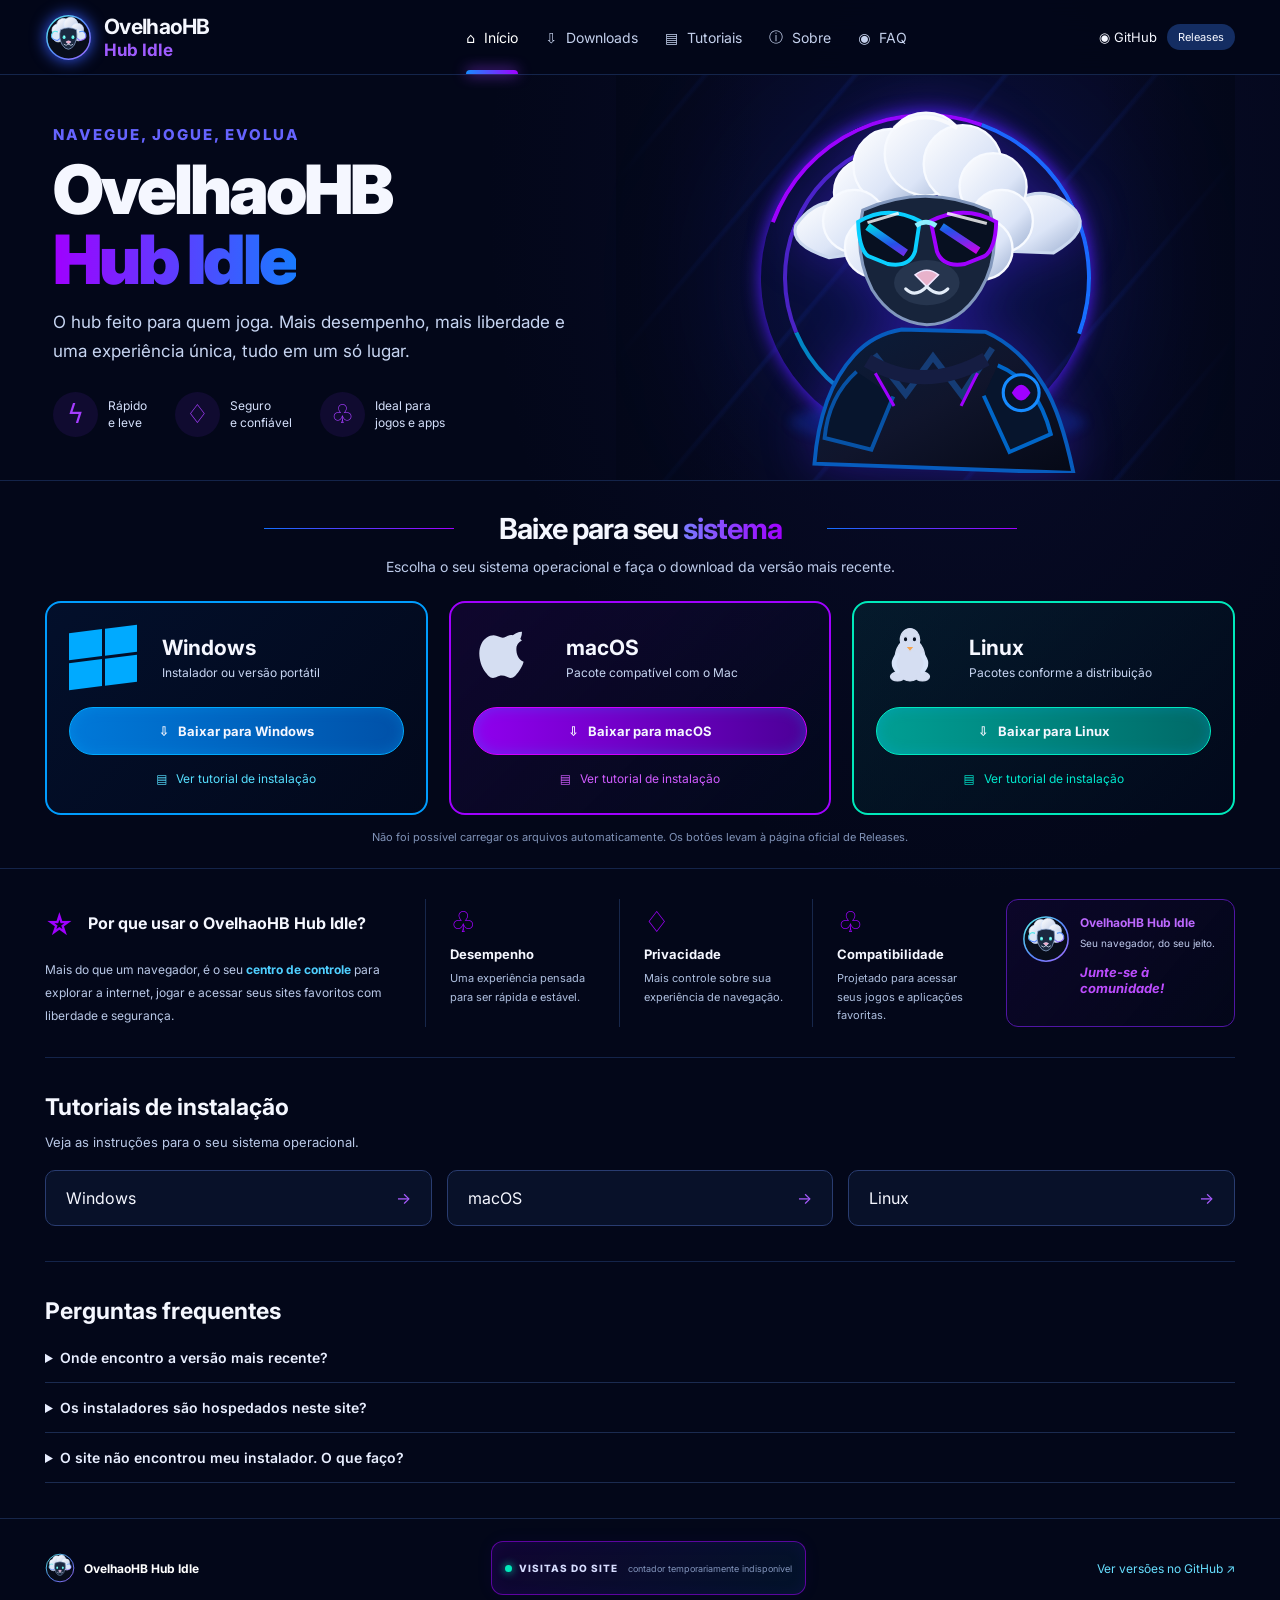
==== commit 74e5b7f3: "Add files via upload" ====
--- a/index.html
+++ b/index.html
@@ -4,4 +4,4 @@
 <main><section class="hero" id="inicio"><div class="hero-copy"><p class="eyebrow">NAVEGUE, JOGUE, EVOLUA</p><h1>OvelhaoHB<br><span>Hub Idle</span></h1><p class="hero-description">O hub feito para quem joga. Mais desempenho, mais liberdade e uma experiência única, tudo em um só lugar.</p><div class="benefits"><div><i>ϟ</i><span>Rápido<br>e leve</span></div><div><i>♢</i><span>Seguro<br>e confiável</span></div><div><i>♧</i><span>Ideal para<br>jogos e apps</span></div></div></div><div class="hero-art" aria-label="Mascote ovelha gamer"><div class="orbit orbit-one"></div><div class="orbit orbit-two"></div><div class="hero-glow"></div><img src="assets/ovelha-gamer.svg" alt="Ovelha gamer com óculos neon"></div></section>
 <section class="downloads section" id="downloads"><div class="section-heading"><span></span><h2>Baixe para seu <em>sistema</em></h2><span></span></div><p class="section-subtitle">Escolha o seu sistema operacional e faça o download da versão mais recente.</p><div class="os-grid"><article class="os-card windows"><div class="os-top"><div class="os-icon windows-icon"><i></i><i></i><i></i><i></i></div><div><h3>Windows</h3><p>Instalador ou versão portátil</p></div></div><a class="download-button" id="windows-download" href="https://github.com/ovelhaohb/ovelhaohb-hub-idle/releases" target="_blank" rel="noopener">⇩ &nbsp; Baixar para Windows</a><a class="tutorial-link" href="tutoriais/windows.html">▤ &nbsp; Ver tutorial de instalação</a><p class="asset-note" id="windows-note"></p></article><article class="os-card macos"><div class="os-top"><div class="apple-icon" aria-label="Apple"><svg viewBox="0 0 64 64" role="img" aria-hidden="true"><path d="M43 33c0-7 6-10 7-10-4-6-10-7-12-7-5-1-9 3-12 3-3 0-7-3-11-3-6 0-12 4-15 10-6 11-2 27 4 35 3 4 6 8 10 8 4 0 6-3 11-3s7 3 11 3 7-4 10-8c3-4 5-8 6-12-7-3-9-10-9-16z" transform="translate(5 -5) scale(.86)"/><path d="M36 8c3-4 8-6 12-6 0 5-2 9-5 12-3 3-7 5-11 4 0-4 1-7 4-10z" transform="translate(0 3)"/></svg></div><div><h3>macOS</h3><p>Pacote compatível com o Mac</p></div></div><a class="download-button" id="macos-download" href="https://github.com/ovelhaohb/ovelhaohb-hub-idle/releases" target="_blank" rel="noopener">⇩ &nbsp; Baixar para macOS</a><a class="tutorial-link" href="tutoriais/macos.html">▤ &nbsp; Ver tutorial de instalação</a><p class="asset-note" id="macos-note"></p></article><article class="os-card linux"><div class="os-top"><div class="linux-icon" aria-label="Linux"><svg viewBox="0 0 64 72" role="img" aria-hidden="true"><ellipse cx="32" cy="39" rx="17" ry="24"/><ellipse cx="32" cy="17" rx="11" ry="13"/><ellipse cx="18" cy="58" rx="8" ry="5"/><ellipse cx="46" cy="58" rx="8" ry="5"/><ellipse cx="27" cy="16" rx="2.5" ry="3" fill="#071021"/><ellipse cx="37" cy="16" rx="2.5" ry="3" fill="#071021"/><path d="M27 24h10l-5 6z" fill="#f4a34e"/><path d="M18 34q-8 9 0 18M46 34q8 9 0 18" fill="none" stroke="#d8e4f9" stroke-width="5" stroke-linecap="round"/></svg></div><div><h3>Linux</h3><p>Pacotes conforme a distribuição</p></div></div><a class="download-button" id="linux-download" href="https://github.com/ovelhaohb/ovelhaohb-hub-idle/releases" target="_blank" rel="noopener">⇩ &nbsp; Baixar para Linux</a><a class="tutorial-link" href="tutoriais/linux.html">▤ &nbsp; Ver tutorial de instalação</a><p class="asset-note" id="linux-note"></p></article></div><p class="release-status" id="release-status">Os downloads apontam para as publicações oficiais do projeto no GitHub.</p></section>
 <section class="about section" id="sobre"><div class="about-intro"><h2><span>☆</span> Por que usar o OvelhaoHB Hub Idle?</h2><p>Mais do que um navegador, é o seu <b>centro de controle</b> para explorar a internet, jogar e acessar seus sites favoritos com liberdade e segurança.</p></div><div class="feature"><span class="feature-icon">♧</span><h3>Desempenho</h3><p>Uma experiência pensada para ser rápida e estável.</p></div><div class="feature"><span class="feature-icon">♢</span><h3>Privacidade</h3><p>Mais controle sobre sua experiência de navegação.</p></div><div class="feature"><span class="feature-icon">♧</span><h3>Compatibilidade</h3><p>Projetado para acessar seus jogos e aplicações favoritas.</p></div><a class="community-card" href="https://github.com/ovelhaohb/ovelhaohb-hub-idle" target="_blank" rel="noopener"><img src="assets/ovelha-logo.svg" alt=""><span><b>OvelhaoHB Hub Idle</b><small>Seu navegador, do seu jeito.</small><strong>Junte-se à comunidade!</strong></span></a></section>
-<section class="extra section" id="tutoriais"><h2>Tutoriais de instalação</h2><p>Veja as instruções para o seu sistema operacional.</p><div class="tutorial-grid"><a href="tutoriais/windows.html">Windows <span>→</span></a><a href="tutoriais/macos.html">macOS <span>→</span></a><a href="tutoriais/linux.html">Linux <span>→</span></a></div></section><section class="extra faq section" id="faq"><h2>Perguntas frequentes</h2><details><summary>Onde encontro a versão mais recente?</summary><p>Na página oficial de Releases do GitHub.</p></details><details><summary>Os instaladores são hospedados neste site?</summary><p>Não. Os downloads são servidos pelas publicações oficiais do projeto no GitHub.</p></details><details><summary>O site não encontrou meu instalador. O que faço?</summary><p>Abra a página Releases e escolha o arquivo correspondente ao seu sistema operacional.</p></details></section></main><footer><a class="footer-brand" href="#inicio"><img src="assets/ovelha-logo.svg" alt=""> OvelhaoHB Hub Idle</a><span>Feito para quem joga.</span><a href="https://github.com/ovelhaohb/ovelhaohb-hub-idle/releases" target="_blank" rel="noopener">Ver versões no GitHub ↗</a></footer><script src="assets/site.js"></script></body></html>+<section class="extra section" id="tutoriais"><h2>Tutoriais de instalação</h2><p>Veja as instruções para o seu sistema operacional.</p><div class="tutorial-grid"><a href="tutoriais/windows.html">Windows <span>→</span></a><a href="tutoriais/macos.html">macOS <span>→</span></a><a href="tutoriais/linux.html">Linux <span>→</span></a></div></section><section class="extra faq section" id="faq"><h2>Perguntas frequentes</h2><details><summary>Onde encontro a versão mais recente?</summary><p>Na página oficial de Releases do GitHub.</p></details><details><summary>Os instaladores são hospedados neste site?</summary><p>Não. Os downloads são servidos pelas publicações oficiais do projeto no GitHub.</p></details><details><summary>O site não encontrou meu instalador. O que faço?</summary><p>Abra a página Releases e escolha o arquivo correspondente ao seu sistema operacional.</p></details></section></main><footer><a class="footer-brand" href="#inicio"><img src="assets/ovelha-logo.svg" alt=""> OvelhaoHB Hub Idle</a><div class="visitor-counter" aria-label="Contador de visitas do site"><span class="visitor-counter-title"><span class="visitor-pulse"></span> VISITAS DO SITE</span><img id="visitor-badge" class="visitor-badge-img" alt="Contador de visitas" loading="lazy"><span class="visitor-counter-note">contador público</span></div><a href="https://github.com/ovelhaohb/ovelhaohb-hub-idle/releases" target="_blank" rel="noopener">Ver versões no GitHub ↗</a></footer><script src="assets/site.js"></script></body></html>
--- a/assets/style.css
+++ b/assets/style.css
@@ -1,2 +1,9 @@
 @import url('https://fonts.googleapis.com/css2?family=Inter:wght@400;500;600;700;800;900&display=swap');
-:root{--bg:#030719;--text:#f5f7ff;--muted:#b9c8e7}*{box-sizing:border-box}html{scroll-behavior:smooth;scroll-padding-top:85px}body{margin:0;background:radial-gradient(ellipse at 75% 12%,rgba(38,35,132,.17),transparent 35%),var(--bg);color:var(--text);font-family:Inter,system-ui,sans-serif}a{color:inherit;text-decoration:none}.topbar{height:75px;padding:0 max(calc((100vw - 1190px)/2),24px);display:flex;align-items:center;justify-content:space-between;border-bottom:1px solid #14254b;background:rgba(3,7,25,.95);position:sticky;top:0;z-index:10;backdrop-filter:blur(18px)}.brand{display:flex;align-items:center;gap:12px;min-width:230px}.brand img{width:47px;height:47px;filter:drop-shadow(0 0 8px #365cff)}.brand span{display:grid;line-height:1.1}.brand b{font-size:21px;letter-spacing:-.7px}.brand strong{font-size:17px;color:#a05cff;margin-top:3px}.nav{display:flex;align-items:center;gap:27px;height:100%}.nav a{height:100%;display:flex;align-items:center;gap:9px;color:#c4d0ec;font-size:14px;position:relative;white-space:nowrap}.nav a.active{color:white}.nav a.active:after{content:"";position:absolute;bottom:0;left:0;right:0;height:4px;border-radius:5px 5px 0 0;background:linear-gradient(90deg,#178bff,#a000ff);box-shadow:0 0 14px #9b36ff}.top-actions{display:flex;align-items:center;gap:10px;font-size:13px}.release-pill{padding:6px 11px;border-radius:18px;background:#142d62;font-size:11px}.menu-toggle{display:none;background:none;border:0;color:white;font-size:25px}.hero{max-width:1190px;margin:auto;min-height:405px;display:grid;grid-template-columns:48% 52%;align-items:center;position:relative;overflow:hidden}.hero-copy{padding:42px 0 35px 8px;z-index:1}.eyebrow{color:#6664ff;font-size:15px;font-weight:800;letter-spacing:2px;margin:0 0 10px}.hero h1{font-size:68px;line-height:1.03;letter-spacing:-3px;margin:0 0 14px;font-weight:900}.hero h1 span{background:linear-gradient(90deg,#a000ff,#197bff);background-clip:text;color:transparent}.hero-description{font-size:17px;line-height:1.65;color:#c7d5f2;max-width:520px;margin:0}.benefits{display:flex;gap:28px;margin-top:27px}.benefits>div{display:flex;align-items:center;gap:10px;color:#d5e0fb;font-size:12px;line-height:1.45}.benefits i{width:45px;height:45px;border-radius:50%;background:#100b30;display:grid;place-items:center;color:#a53dff;font-size:26px;font-style:normal}.hero-art{height:405px;position:relative;display:flex;align-items:center;justify-content:center}.hero-art:before{content:"";position:absolute;inset:0;background:linear-gradient(90deg,var(--bg),transparent 24%,transparent 78%,var(--bg)),repeating-linear-gradient(130deg,transparent 0 65px,rgba(25,80,255,.09) 67px 69px,transparent 72px 115px)}.hero-art img{position:relative;width:min(100%,535px);height:390px;object-fit:contain;z-index:2;filter:drop-shadow(0 0 24px rgba(85,35,255,.35))}.hero-glow{position:absolute;width:330px;height:330px;border-radius:50%;background:#1428b9;filter:blur(85px);opacity:.28}.orbit{position:absolute;border-radius:50%;border:4px solid transparent;z-index:1}.orbit-one{width:330px;height:330px;border-top-color:#a000ff;border-right-color:#176eff;transform:rotate(-25deg);box-shadow:0 0 18px #551bff}.orbit-two{width:285px;height:285px;border-left-color:#672cff;border-bottom-color:#00baff;transform:rotate(22deg);opacity:.7}.section{border-top:1px solid #14244a}.downloads{padding:30px max(calc((100vw - 1190px)/2),24px) 24px}.section-heading{display:flex;align-items:center;justify-content:center;gap:45px}.section-heading>span{height:1px;width:190px;background:linear-gradient(90deg,#146fff,#a000ff)}.section-heading h2{font-size:29px;letter-spacing:-1px;margin:0;white-space:nowrap}.section-heading em{font-style:normal;background:linear-gradient(90deg,#7b7cff,#a000ff);background-clip:text;color:transparent}.section-subtitle{text-align:center;color:#bdcbea;font-size:14px;margin:12px 0 26px}.os-grid{display:grid;grid-template-columns:repeat(3,1fr);gap:21px}.os-card{border:2px solid;border-radius:16px;padding:22px 22px 19px;background:linear-gradient(135deg,rgba(0,115,255,.08),rgba(2,9,28,.8));min-height:213px}.windows{border-color:#009dff}.macos{border-color:#a000ff;background:linear-gradient(135deg,rgba(136,0,255,.09),rgba(2,9,28,.8))}.linux{border-color:#00e9bb;background:linear-gradient(135deg,rgba(0,233,187,.08),rgba(2,9,28,.8))}.os-top{display:flex;align-items:center;gap:25px;min-height:64px;margin-bottom:18px}.os-top h3{font-size:21px;margin:0 0 5px}.os-top p{font-size:12px;color:#c7d5f2;margin:0}.windows-icon{width:68px;height:57px;display:grid;grid-template-columns:1fr 1fr;grid-template-rows:1fr 1fr;gap:3px;transform:skewY(-7deg);flex-shrink:0}.windows-icon i{background:#00aaff}.apple-icon,.linux-icon{width:68px;height:64px;display:flex;align-items:center;justify-content:center;flex-shrink:0}.apple-icon svg{width:60px;height:60px;fill:#d5def2}.linux-icon svg{width:58px;height:64px;fill:#d5def2;stroke:#d5def2;stroke-width:1.3}.download-button{height:48px;border-radius:30px;display:flex;align-items:center;justify-content:center;font-weight:700;font-size:13px;background:linear-gradient(90deg,#0079d9,#0051a8);border:1px solid #00aaff;box-shadow:inset 0 0 14px rgba(0,174,255,.25);transition:transform .2s,filter .2s}.macos .download-button{background:linear-gradient(90deg,#9000ee,#4c0098);border-color:#d000ff}.linux .download-button{background:linear-gradient(90deg,#009f94,#006a68);border-color:#00e9c0}.download-button:hover{transform:translateY(-2px);filter:brightness(1.18)}.tutorial-link{display:block;text-align:center;margin-top:16px;font-size:12px;color:#56dfff}.macos .tutorial-link{color:#d05cff}.linux .tutorial-link{color:#00e9ce}.asset-note{font-size:11px;color:#a8b9db;text-align:center;margin:8px 0 0}.release-status{text-align:center;font-size:11px;color:#8093b8;margin:15px 0 0}.about{padding:30px max(calc((100vw - 1190px)/2),24px);display:grid;grid-template-columns:2.1fr 1fr 1fr 1fr 1.35fr;gap:24px;align-items:stretch}.about-intro h2{font-size:16px;margin:9px 0 17px}.about-intro h2 span{font-size:28px;color:#a000ff;vertical-align:middle;margin-right:10px}.about-intro p{font-size:12px;line-height:1.9;color:#b9c8e7;margin:0}.about-intro b{color:#4fcfff}.feature{border-left:1px solid #17274b;padding:5px 0 0 24px}.feature-icon{color:#a000ff;font-size:29px}.feature h3{font-size:13px;margin:7px 0}.feature p{font-size:11px;line-height:1.7;color:#aebfdf;margin:0}.community-card{border:1px solid #5015a4;border-radius:12px;padding:15px;display:flex;align-items:flex-start;gap:10px;background:linear-gradient(130deg,rgba(87,0,180,.1),rgba(3,7,25,.7))}.community-card img{width:48px;height:48px;flex-shrink:0}.community-card span{display:grid;gap:7px}.community-card b{font-size:12px;color:#bd69ff}.community-card small{font-size:10px;color:#c0cbed}.community-card strong{font-size:13px;font-style:italic;color:#bd4dff;margin-top:8px}.extra{max-width:1190px;margin:auto;padding:35px 0}.extra h2{font-size:23px;margin:0 0 8px}.extra>p{color:var(--muted);font-size:13px}.tutorial-grid{display:grid;grid-template-columns:repeat(3,1fr);gap:15px;margin-top:20px}.tutorial-grid a{padding:17px 20px;border:1px solid #293c70;border-radius:10px;background:#081129}.tutorial-grid span{float:right;color:#a95cff}.faq details{border-bottom:1px solid #1b2b50;padding:16px 0;color:#e8eeff}.faq summary{cursor:pointer;font-weight:600;font-size:14px}.faq details p{color:var(--muted);font-size:13px;line-height:1.6}footer{border-top:1px solid #17264a;display:flex;justify-content:space-between;align-items:center;padding:22px max(calc((100vw - 1190px)/2),24px);color:#9aadd1;font-size:12px}.footer-brand{display:flex;align-items:center;gap:9px;color:white;font-weight:700}.footer-brand img{width:30px;height:30px}footer>a:last-child{color:#67dfff}.steps{color:#d8e3fb;line-height:1.9;padding-left:25px}.steps li{padding:8px 0}@media(max-width:1050px){.brand{min-width:auto}.nav{gap:14px}.top-actions{display:none}.hero{padding:0 24px}.hero h1{font-size:56px}.about{grid-template-columns:2fr 1fr 1fr}.community-card{grid-column:span 3}}@media(max-width:760px){.topbar{height:68px;padding:0 17px}.brand img{width:42px;height:42px}.brand b{font-size:18px}.brand strong{font-size:15px}.menu-toggle{display:block}.nav{display:none;position:absolute;top:67px;left:0;right:0;height:auto;background:#050b20;padding:12px 20px 20px;flex-direction:column;align-items:stretch;gap:0;border-bottom:1px solid #263867}.nav.open{display:flex}.nav a{height:auto;padding:13px 5px}.nav a.active:after{display:none}.hero{display:flex;flex-direction:column;align-items:stretch;padding:28px 20px 0;min-height:auto}.hero-copy{padding:0}.eyebrow{font-size:12px}.hero h1{font-size:51px}.hero-description{font-size:15px}.benefits{gap:12px;justify-content:space-between}.benefits>div{gap:7px;font-size:10px}.benefits i{width:36px;height:36px;font-size:21px}.hero-art{height:285px;margin-top:8px}.hero-art img{height:285px}.orbit-one{width:240px;height:240px}.orbit-two{width:205px;height:205px}.downloads{padding:25px 18px}.section-heading{gap:12px}.section-heading>span{width:35px}.section-heading h2{font-size:21px}.section-subtitle{font-size:12px;line-height:1.6}.os-grid{grid-template-columns:1fr;gap:14px}.os-card{min-height:auto;padding:18px}.os-top{margin-bottom:15px}.about{padding:25px 20px;grid-template-columns:1fr 1fr;gap:20px}.about-intro{grid-column:span 2}.feature{padding-left:14px}.community-card{grid-column:span 2}.extra{margin:0 20px;padding:28px 0}.tutorial-grid{grid-template-columns:1fr}footer{padding:20px;gap:12px;flex-wrap:wrap}footer span{display:none}}+:root{--bg:#030719;--text:#f5f7ff;--muted:#b9c8e7}*{box-sizing:border-box}html{scroll-behavior:smooth;scroll-padding-top:85px}body{margin:0;background:radial-gradient(ellipse at 75% 12%,rgba(38,35,132,.17),transparent 35%),var(--bg);color:var(--text);font-family:Inter,system-ui,sans-serif}a{color:inherit;text-decoration:none}.topbar{height:75px;padding:0 max(calc((100vw - 1190px)/2),24px);display:flex;align-items:center;justify-content:space-between;border-bottom:1px solid #14254b;background:rgba(3,7,25,.95);position:sticky;top:0;z-index:10;backdrop-filter:blur(18px)}.brand{display:flex;align-items:center;gap:12px;min-width:230px}.brand img{width:47px;height:47px;filter:drop-shadow(0 0 8px #365cff)}.brand span{display:grid;line-height:1.1}.brand b{font-size:21px;letter-spacing:-.7px}.brand strong{font-size:17px;color:#a05cff;margin-top:3px}.nav{display:flex;align-items:center;gap:27px;height:100%}.nav a{height:100%;display:flex;align-items:center;gap:9px;color:#c4d0ec;font-size:14px;position:relative;white-space:nowrap}.nav a.active{color:white}.nav a.active:after{content:"";position:absolute;bottom:0;left:0;right:0;height:4px;border-radius:5px 5px 0 0;background:linear-gradient(90deg,#178bff,#a000ff);box-shadow:0 0 14px #9b36ff}.top-actions{display:flex;align-items:center;gap:10px;font-size:13px}.release-pill{padding:6px 11px;border-radius:18px;background:#142d62;font-size:11px}.menu-toggle{display:none;background:none;border:0;color:white;font-size:25px}.hero{max-width:1190px;margin:auto;min-height:405px;display:grid;grid-template-columns:48% 52%;align-items:center;position:relative;overflow:hidden}.hero-copy{padding:42px 0 35px 8px;z-index:1}.eyebrow{color:#6664ff;font-size:15px;font-weight:800;letter-spacing:2px;margin:0 0 10px}.hero h1{font-size:68px;line-height:1.03;letter-spacing:-3px;margin:0 0 14px;font-weight:900}.hero h1 span{background:linear-gradient(90deg,#a000ff,#197bff);background-clip:text;color:transparent}.hero-description{font-size:17px;line-height:1.65;color:#c7d5f2;max-width:520px;margin:0}.benefits{display:flex;gap:28px;margin-top:27px}.benefits>div{display:flex;align-items:center;gap:10px;color:#d5e0fb;font-size:12px;line-height:1.45}.benefits i{width:45px;height:45px;border-radius:50%;background:#100b30;display:grid;place-items:center;color:#a53dff;font-size:26px;font-style:normal}.hero-art{height:405px;position:relative;display:flex;align-items:center;justify-content:center}.hero-art:before{content:"";position:absolute;inset:0;background:linear-gradient(90deg,var(--bg),transparent 24%,transparent 78%,var(--bg)),repeating-linear-gradient(130deg,transparent 0 65px,rgba(25,80,255,.09) 67px 69px,transparent 72px 115px)}.hero-art img{position:relative;width:min(100%,535px);height:390px;object-fit:contain;z-index:2;filter:drop-shadow(0 0 24px rgba(85,35,255,.35))}.hero-glow{position:absolute;width:330px;height:330px;border-radius:50%;background:#1428b9;filter:blur(85px);opacity:.28}.orbit{position:absolute;border-radius:50%;border:4px solid transparent;z-index:1}.orbit-one{width:330px;height:330px;border-top-color:#a000ff;border-right-color:#176eff;transform:rotate(-25deg);box-shadow:0 0 18px #551bff}.orbit-two{width:285px;height:285px;border-left-color:#672cff;border-bottom-color:#00baff;transform:rotate(22deg);opacity:.7}.section{border-top:1px solid #14244a}.downloads{padding:30px max(calc((100vw - 1190px)/2),24px) 24px}.section-heading{display:flex;align-items:center;justify-content:center;gap:45px}.section-heading>span{height:1px;width:190px;background:linear-gradient(90deg,#146fff,#a000ff)}.section-heading h2{font-size:29px;letter-spacing:-1px;margin:0;white-space:nowrap}.section-heading em{font-style:normal;background:linear-gradient(90deg,#7b7cff,#a000ff);background-clip:text;color:transparent}.section-subtitle{text-align:center;color:#bdcbea;font-size:14px;margin:12px 0 26px}.os-grid{display:grid;grid-template-columns:repeat(3,1fr);gap:21px}.os-card{border:2px solid;border-radius:16px;padding:22px 22px 19px;background:linear-gradient(135deg,rgba(0,115,255,.08),rgba(2,9,28,.8));min-height:213px}.windows{border-color:#009dff}.macos{border-color:#a000ff;background:linear-gradient(135deg,rgba(136,0,255,.09),rgba(2,9,28,.8))}.linux{border-color:#00e9bb;background:linear-gradient(135deg,rgba(0,233,187,.08),rgba(2,9,28,.8))}.os-top{display:flex;align-items:center;gap:25px;min-height:64px;margin-bottom:18px}.os-top h3{font-size:21px;margin:0 0 5px}.os-top p{font-size:12px;color:#c7d5f2;margin:0}.windows-icon{width:68px;height:57px;display:grid;grid-template-columns:1fr 1fr;grid-template-rows:1fr 1fr;gap:3px;transform:skewY(-7deg);flex-shrink:0}.windows-icon i{background:#00aaff}.apple-icon,.linux-icon{width:68px;height:64px;display:flex;align-items:center;justify-content:center;flex-shrink:0}.apple-icon svg{width:60px;height:60px;fill:#d5def2}.linux-icon svg{width:58px;height:64px;fill:#d5def2;stroke:#d5def2;stroke-width:1.3}.download-button{height:48px;border-radius:30px;display:flex;align-items:center;justify-content:center;font-weight:700;font-size:13px;background:linear-gradient(90deg,#0079d9,#0051a8);border:1px solid #00aaff;box-shadow:inset 0 0 14px rgba(0,174,255,.25);transition:transform .2s,filter .2s}.macos .download-button{background:linear-gradient(90deg,#9000ee,#4c0098);border-color:#d000ff}.linux .download-button{background:linear-gradient(90deg,#009f94,#006a68);border-color:#00e9c0}.download-button:hover{transform:translateY(-2px);filter:brightness(1.18)}.tutorial-link{display:block;text-align:center;margin-top:16px;font-size:12px;color:#56dfff}.macos .tutorial-link{color:#d05cff}.linux .tutorial-link{color:#00e9ce}.asset-note{font-size:11px;color:#a8b9db;text-align:center;margin:8px 0 0}.release-status{text-align:center;font-size:11px;color:#8093b8;margin:15px 0 0}.about{padding:30px max(calc((100vw - 1190px)/2),24px);display:grid;grid-template-columns:2.1fr 1fr 1fr 1fr 1.35fr;gap:24px;align-items:stretch}.about-intro h2{font-size:16px;margin:9px 0 17px}.about-intro h2 span{font-size:28px;color:#a000ff;vertical-align:middle;margin-right:10px}.about-intro p{font-size:12px;line-height:1.9;color:#b9c8e7;margin:0}.about-intro b{color:#4fcfff}.feature{border-left:1px solid #17274b;padding:5px 0 0 24px}.feature-icon{color:#a000ff;font-size:29px}.feature h3{font-size:13px;margin:7px 0}.feature p{font-size:11px;line-height:1.7;color:#aebfdf;margin:0}.community-card{border:1px solid #5015a4;border-radius:12px;padding:15px;display:flex;align-items:flex-start;gap:10px;background:linear-gradient(130deg,rgba(87,0,180,.1),rgba(3,7,25,.7))}.community-card img{width:48px;height:48px;flex-shrink:0}.community-card span{display:grid;gap:7px}.community-card b{font-size:12px;color:#bd69ff}.community-card small{font-size:10px;color:#c0cbed}.community-card strong{font-size:13px;font-style:italic;color:#bd4dff;margin-top:8px}.extra{max-width:1190px;margin:auto;padding:35px 0}.extra h2{font-size:23px;margin:0 0 8px}.extra>p{color:var(--muted);font-size:13px}.tutorial-grid{display:grid;grid-template-columns:repeat(3,1fr);gap:15px;margin-top:20px}.tutorial-grid a{padding:17px 20px;border:1px solid #293c70;border-radius:10px;background:#081129}.tutorial-grid span{float:right;color:#a95cff}.faq details{border-bottom:1px solid #1b2b50;padding:16px 0;color:#e8eeff}.faq summary{cursor:pointer;font-weight:600;font-size:14px}.faq details p{color:var(--muted);font-size:13px;line-height:1.6}footer{border-top:1px solid #17264a;display:flex;justify-content:space-between;align-items:center;padding:22px max(calc((100vw - 1190px)/2),24px);color:#9aadd1;font-size:12px}.footer-brand{display:flex;align-items:center;gap:9px;color:white;font-weight:700}.footer-brand img{width:30px;height:30px}footer>a:last-child{color:#67dfff}.steps{color:#d8e3fb;line-height:1.9;padding-left:25px}.steps li{padding:8px 0}@media(max-width:1050px){.brand{min-width:auto}.nav{gap:14px}.top-actions{display:none}.hero{padding:0 24px}.hero h1{font-size:56px}.about{grid-template-columns:2fr 1fr 1fr}.community-card{grid-column:span 3}}@media(max-width:760px){.topbar{height:68px;padding:0 17px}.brand img{width:42px;height:42px}.brand b{font-size:18px}.brand strong{font-size:15px}.menu-toggle{display:block}.nav{display:none;position:absolute;top:67px;left:0;right:0;height:auto;background:#050b20;padding:12px 20px 20px;flex-direction:column;align-items:stretch;gap:0;border-bottom:1px solid #263867}.nav.open{display:flex}.nav a{height:auto;padding:13px 5px}.nav a.active:after{display:none}.hero{display:flex;flex-direction:column;align-items:stretch;padding:28px 20px 0;min-height:auto}.hero-copy{padding:0}.eyebrow{font-size:12px}.hero h1{font-size:51px}.hero-description{font-size:15px}.benefits{gap:12px;justify-content:space-between}.benefits>div{gap:7px;font-size:10px}.benefits i{width:36px;height:36px;font-size:21px}.hero-art{height:285px;margin-top:8px}.hero-art img{height:285px}.orbit-one{width:240px;height:240px}.orbit-two{width:205px;height:205px}.downloads{padding:25px 18px}.section-heading{gap:12px}.section-heading>span{width:35px}.section-heading h2{font-size:21px}.section-subtitle{font-size:12px;line-height:1.6}.os-grid{grid-template-columns:1fr;gap:14px}.os-card{min-height:auto;padding:18px}.os-top{margin-bottom:15px}.about{padding:25px 20px;grid-template-columns:1fr 1fr;gap:20px}.about-intro{grid-column:span 2}.feature{padding-left:14px}.community-card{grid-column:span 2}.extra{margin:0 20px;padding:28px 0}.tutorial-grid{grid-template-columns:1fr}footer{padding:20px;gap:12px;flex-wrap:wrap}footer span{display:none}}
+/* Badge contador de visitas */
+.visitor-counter{display:flex;align-items:center;justify-content:center;gap:10px;padding:9px 13px;border:1px solid rgba(160,0,255,.55);border-radius:12px;background:linear-gradient(135deg,rgba(87,0,180,.16),rgba(0,180,255,.07));box-shadow:inset 0 0 16px rgba(87,0,255,.08),0 0 18px rgba(87,0,255,.06);min-height:54px}
+.visitor-counter-title{display:flex;align-items:center;gap:7px;color:#d7ddff;font-size:10px;font-weight:800;letter-spacing:1px;white-space:nowrap}
+.visitor-pulse{width:7px;height:7px;display:inline-block;background:#00e9bb;border-radius:50%;box-shadow:0 0 9px #00e9bb}
+.visitor-badge-img{display:block;min-width:76px;min-height:20px;max-width:150px;object-fit:contain;border-radius:4px}
+.visitor-counter-note{font-size:9px;color:#8395bc;white-space:nowrap}
+@media(max-width:760px){.visitor-counter{order:3;width:100%;justify-content:center}.footer-brand{order:1}footer>a:last-child{order:2}}
